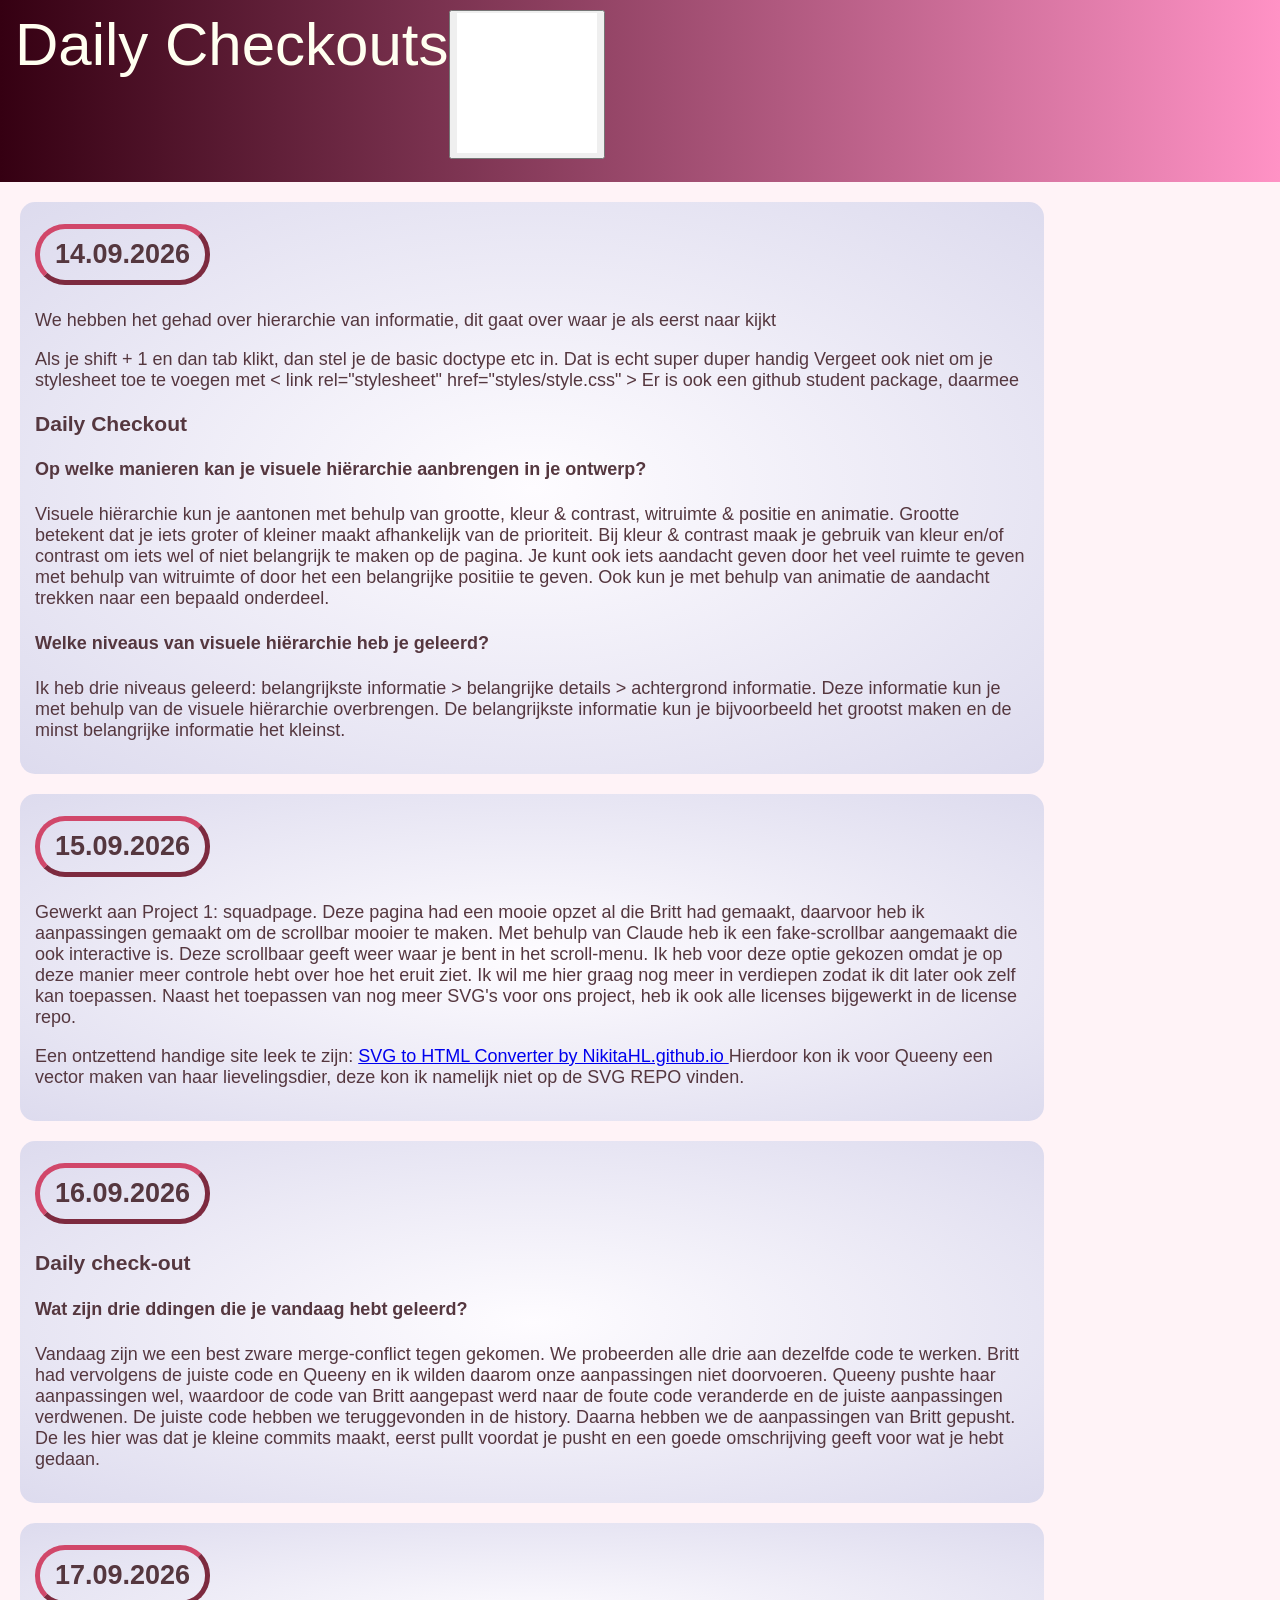
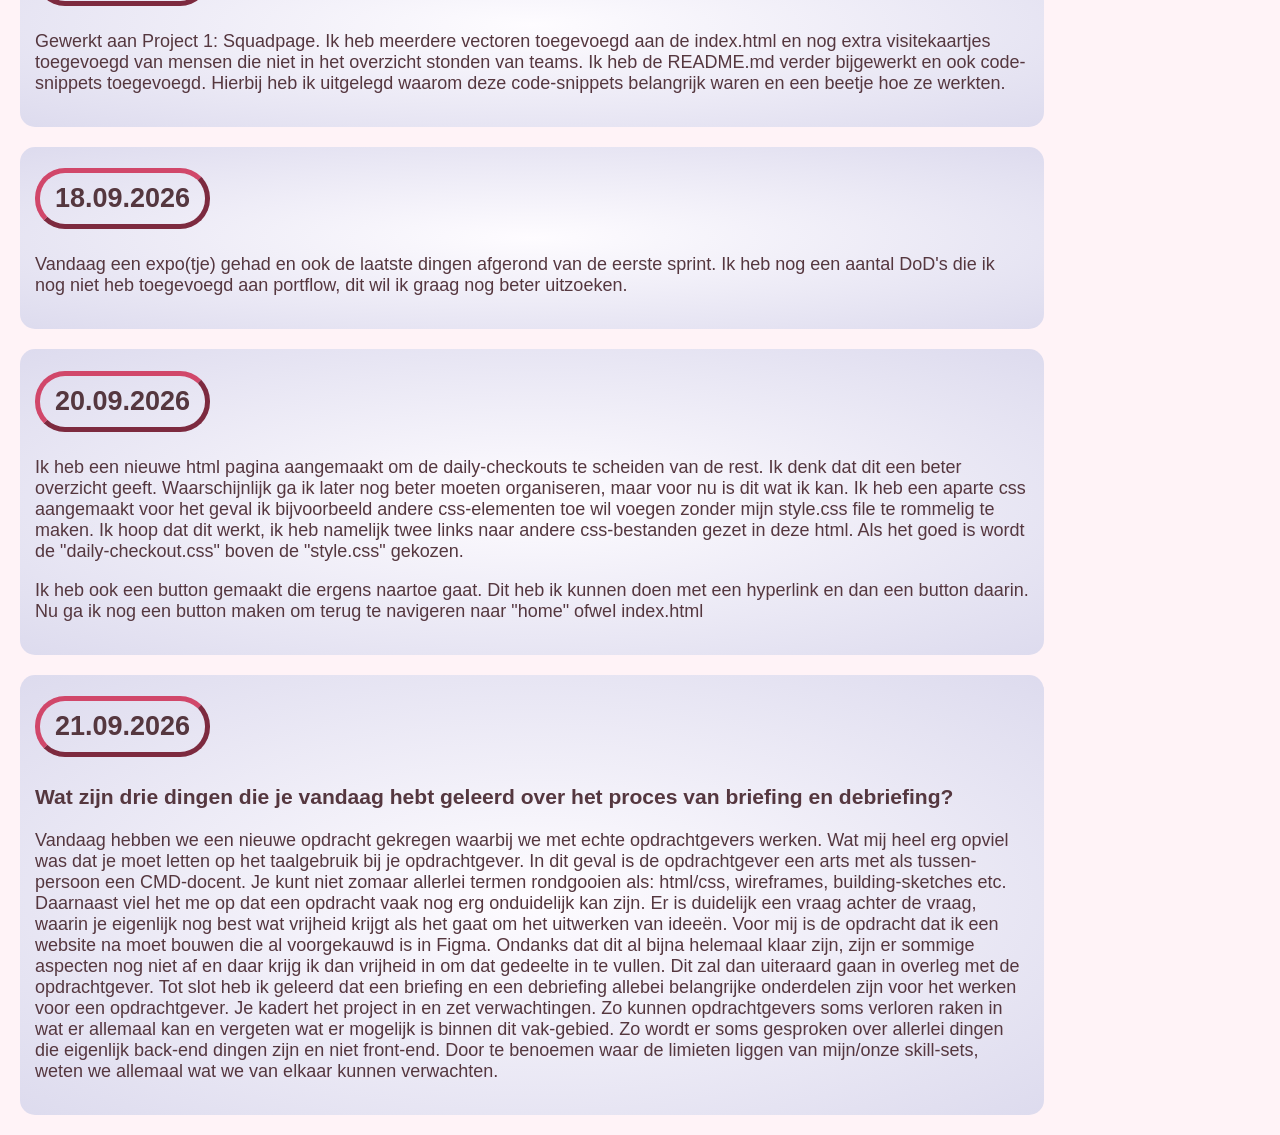
==== daily-checkout.html @ a6e63667 "daily checkout briefing en debriefing" ====
<!DOCTYPE html>
<html lang="en">
<head>
    <meta charset="UTF-8">
    <meta name="viewport" content="width=device-width, initial-scale=1.0">
    <title>Daily Check-out</title>
    <link rel="stylesheet" href="styles/daily-checkout.css">
    <link rel="stylesheet" href="styles/style.css">

</head>
<body>

    <header>Daily Checkouts 
        <a href="index.html">
            <button>
                <svg width="140px" height="140px" viewBox="0 0 24 24" fill="none" xmlns="http://www.w3.org/2000/svg"><g id="SVGRepo_bgCarrier" stroke-width="0"></g><g id="SVGRepo_tracerCarrier" stroke-linecap="round" stroke-linejoin="round"></g><g id="SVGRepo_iconCarrier"> <g clip-path="url(#clip0_15_3)"> <rect width="24" height="24" fill="white"></rect> <path d="M9 21H4C3.44772 21 3 20.5523 3 20V12.4142C3 12.149 3.10536 11.8946 3.29289 11.7071L11.2929 3.70711C11.6834 3.31658 12.3166 3.31658 12.7071 3.70711L20.7071 11.7071C20.8946 11.8946 21 12.149 21 12.4142V20C21 20.5523 20.5523 21 20 21H15M9 21H15M9 21V15C9 14.4477 9.44772 14 10 14H14C14.5523 14 15 14.4477 15 15V21" stroke="#ffffff" stroke-linejoin="round"></path> </g> <defs> <clipPath id="clip0_15_3"> <rect width="24" height="24" fill="white"></rect> </clipPath> </defs> </g></svg>
            </button>

        </a>
    </header>
<article> 
   <div class="journal-day">

    <h2>14.09.2026</h2>
        <p>We hebben het gehad over hierarchie van informatie, dit gaat over waar je als eerst naar kijkt</p>
        <p>Als je shift + 1 en dan tab klikt, dan stel je de basic doctype etc in. Dat is echt super duper handig 
            Vergeet ook niet om je stylesheet toe te voegen met < link rel="stylesheet" href="styles/style.css" >
            Er is ook een github student package, daarmee 
        </p>

        <h3>Daily Checkout </h3>
            <h4>Op welke manieren kan je visuele hiërarchie aanbrengen in je ontwerp?</h4>
            <p>Visuele hiërarchie kun je aantonen met behulp van grootte, kleur & contrast, witruimte & positie en animatie.
                Grootte betekent dat je iets groter of kleiner maakt afhankelijk van de prioriteit.
                Bij kleur & contrast maak je gebruik van kleur en/of contrast om iets wel of niet belangrijk te maken op de pagina. 
                Je kunt ook iets aandacht geven door het veel ruimte te geven met behulp van witruimte of door het een belangrijke positiie te geven.
                Ook kun je met behulp van animatie de aandacht trekken naar een bepaald onderdeel.
            </p>
            <h4>Welke niveaus van visuele hiërarchie heb je geleerd?</h4>
            <p>Ik heb drie niveaus geleerd: belangrijkste informatie > belangrijke details > achtergrond informatie.
                Deze informatie kun je met behulp van de visuele hiërarchie overbrengen. De belangrijkste informatie kun je bijvoorbeeld het
                grootst maken en de minst belangrijke informatie het kleinst. 

            </p>

</div>
<div class="journal-day">

    <h2>15.09.2026</h2>
            <p>Gewerkt aan Project 1: squadpage. Deze pagina had een mooie opzet al die Britt had gemaakt, daarvoor heb ik aanpassingen gemaakt om de scrollbar mooier te maken. Met behulp van Claude heb ik een fake-scrollbar aangemaakt die ook interactive 
                is. Deze scrollbaar geeft weer waar je bent in het scroll-menu. Ik heb voor deze optie gekozen omdat je op deze manier meer controle hebt over hoe het eruit ziet. Ik wil me hier graag nog meer in verdiepen zodat ik dit later ook zelf kan toepassen.
                Naast het toepassen van nog meer SVG's voor ons project, heb ik ook alle licenses bijgewerkt in de license repo. 
            </p>

            <p>Een ontzettend handige site leek te zijn: <a href="https://nikitahl.github.io/svg-2-code/">SVG to HTML Converter by NikitaHL.github.io </a> Hierdoor kon ik voor Queeny een vector maken van haar lievelingsdier, deze kon ik namelijk niet op de SVG REPO vinden.</p>

</div>
<div class="journal-day">

    <h2> 16.09.2026 </h2>
            <h3>Daily check-out</h3>
                <h4>Wat zijn drie ddingen die je vandaag hebt geleerd?</h4>
                <p>Vandaag zijn we een best zware merge-conflict tegen gekomen. We probeerden alle drie aan dezelfde code te werken. Britt had vervolgens de juiste code en Queeny en ik 
                    wilden daarom onze aanpassingen niet doorvoeren. Queeny pushte haar aanpassingen wel, waardoor de code van Britt aangepast werd naar de foute code veranderde en de juiste aanpassingen
                    verdwenen. De juiste code hebben we teruggevonden in de history. Daarna hebben we de aanpassingen van Britt gepusht. 
                    De les hier was dat je kleine commits maakt, eerst pullt voordat je pusht en een goede omschrijving geeft voor wat je hebt gedaan.
                </p>
</div>
<div class="journal-day">
    <h2>17.09.2026</h2>
    <p> Gewerkt aan Project 1: Squadpage. Ik heb meerdere vectoren toegevoegd aan de index.html en nog extra visitekaartjes toegevoegd van mensen die niet in het overzicht stonden van teams. 
    Ik heb de README.md verder bijgewerkt en ook code-snippets toegevoegd. Hierbij heb ik uitgelegd waarom deze code-snippets belangrijk waren en een beetje hoe ze werkten.
    </p>
</div>
<div class="journal-day">
    <h2>18.09.2026</h2>
    <p> Vandaag een expo(tje) gehad en ook de laatste dingen afgerond van de eerste sprint. Ik heb nog een aantal DoD's die ik nog niet heb toegevoegd aan portflow, dit wil ik graag nog beter uitzoeken.

    </p>
</div>
 
<div class="journal-day">
        <h2>20.09.2026</h2>
        <p>
            Ik heb een nieuwe html pagina aangemaakt om de daily-checkouts te scheiden van de rest. Ik denk dat dit een beter overzicht geeft. Waarschijnlijk ga ik later nog beter moeten organiseren, maar voor nu is dit wat ik kan. Ik heb een aparte css aangemaakt voor het geval ik bijvoorbeeld andere css-elementen toe wil voegen zonder mijn style.css file te rommelig te maken. Ik hoop dat dit werkt, ik heb namelijk twee links naar andere css-bestanden gezet in deze html. Als het goed is wordt de "daily-checkout.css" boven de "style.css" gekozen.
        </p>
        <p>
            Ik heb ook een button gemaakt die ergens naartoe gaat. Dit heb ik kunnen doen met een hyperlink en dan een button daarin. Nu ga ik nog een button maken om terug te navigeren naar "home" ofwel index.html
        </p>
</div>  
<div class="journal-day">
    <h2>21.09.2026</h2>
    <h3>Wat zijn drie dingen die je vandaag hebt geleerd over het proces van briefing en debriefing?</h3>
    <p>
        Vandaag hebben we een nieuwe opdracht gekregen waarbij we met echte opdrachtgevers werken. Wat mij heel erg opviel was dat je moet letten op het taalgebruik bij je opdrachtgever. In dit geval is de opdrachtgever een arts met als tussen-persoon een CMD-docent. Je kunt niet zomaar allerlei termen rondgooien als: html/css, wireframes, building-sketches etc.  

        Daarnaast viel het me op dat een opdracht vaak nog erg onduidelijk kan zijn. Er is duidelijk een vraag achter de vraag, waarin je eigenlijk nog best wat vrijheid krijgt als het gaat om het uitwerken van ideeën. Voor mij is de opdracht dat ik een website na moet bouwen die al voorgekauwd is in Figma. Ondanks dat dit al bijna helemaal klaar zijn, zijn er sommige aspecten nog niet af en daar krijg ik dan vrijheid in om dat gedeelte in te vullen. Dit zal dan uiteraard gaan in overleg met de opdrachtgever. 

        Tot slot heb ik geleerd dat een briefing en een debriefing allebei belangrijke onderdelen zijn voor het werken voor een opdrachtgever. Je kadert het project in en zet verwachtingen. Zo kunnen opdrachtgevers soms verloren raken in wat er allemaal kan en vergeten wat er mogelijk is binnen dit vak-gebied. Zo wordt er soms gesproken over allerlei dingen die eigenlijk back-end dingen zijn en niet front-end. Door te benoemen waar de limieten liggen van mijn/onze skill-sets, weten we allemaal wat we van elkaar kunnen verwachten.
    </p>
</div>

</article>    
</body>
</html>
---- styles/style.css ----
html {
    background-color: rgb(255, 243, 247);

}

header {
    position: sticky;
    top: 0;
    display: flex;
    padding-left: 15px;
    padding-right: 15px;
    padding-bottom:15px;
    padding-top: 10px;

    margin-bottom: 15px;
    
    color: ivory;
    font-size: 60px;
    background-color: rgb(216, 125, 148);
    background-image: linear-gradient(to left, rgb(255, 146, 197), rgb(53, 0, 18));
    
}

article {
    width:80%;
    padding-left: 20px;
    padding-right: 20px;
}

.journal-day {
    background-image: radial-gradient(rgb(254, 252, 255), rgb(221, 219, 238));
    border-radius: 15px;

    padding: 15px;

    margin-top: 20px;
    margin-bottom: 20px;
}

h2 {
    margin-top: 0.25em;
    margin-bottom: 0.25em;
    
    display: inline-block;
    text-align: center;

    border-radius: 30px;

    padding-left: 15px;
    padding-right: 15px;
    padding-top: 10px;
    padding-bottom: 10px;

    border-color: rgb(209, 71, 106);
    border-width: 5px;
    border-style:outset;
    
}

body {
    font-size: large;
    margin: 0px;
    color:rgb(85, 55, 63);
    font-family: Helvetica;

}
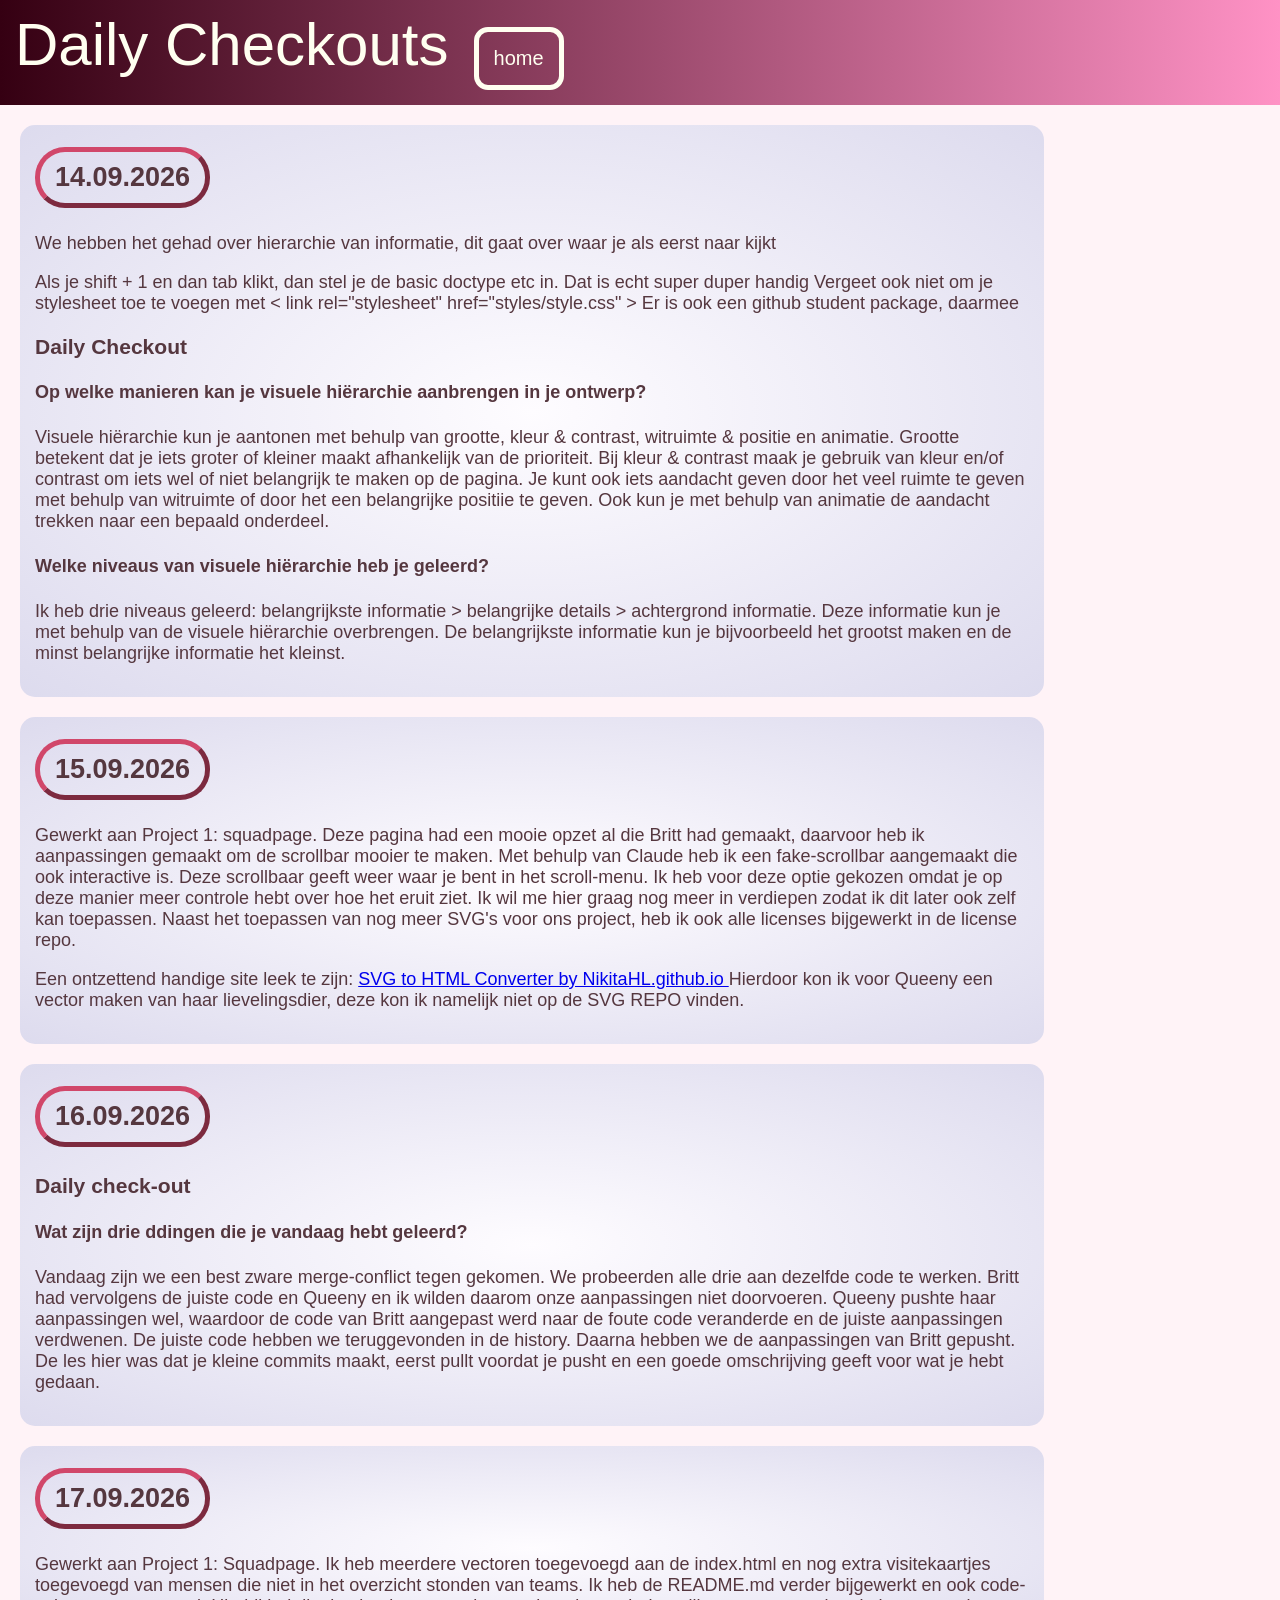
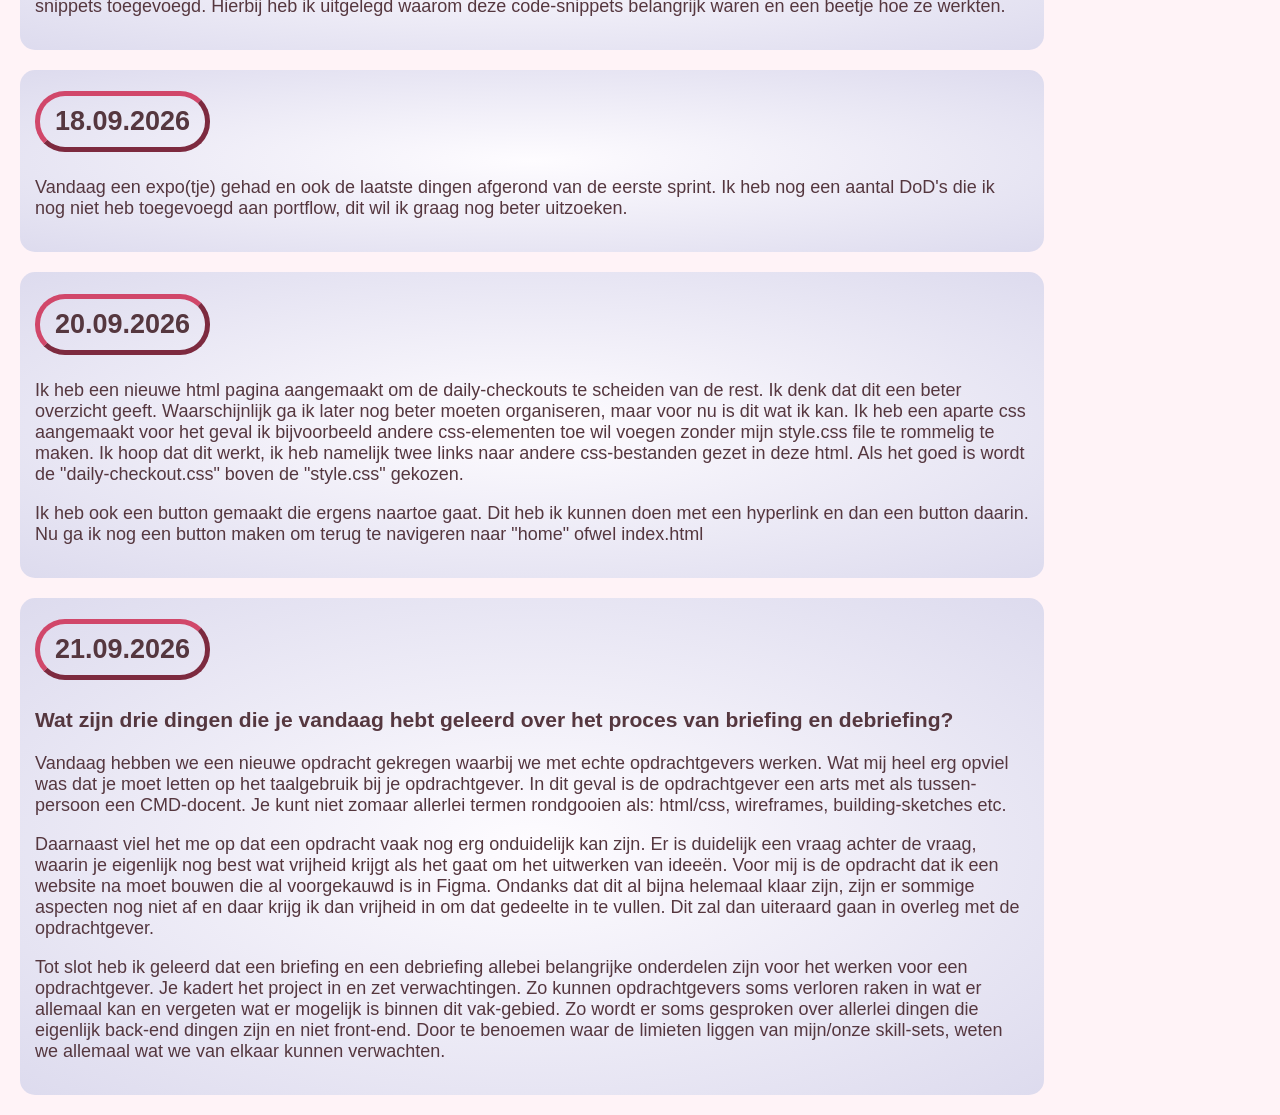
==== commit 5c6dca8f: "remove svg button and fixed header-button" ====
--- a/daily-checkout.html
+++ b/daily-checkout.html
@@ -10,12 +10,11 @@
 </head>
 <body>
 
-    <header>Daily Checkouts 
+    <header>Daily Checkouts
         <a href="index.html">
-            <button>
-                <svg width="140px" height="140px" viewBox="0 0 24 24" fill="none" xmlns="http://www.w3.org/2000/svg"><g id="SVGRepo_bgCarrier" stroke-width="0"></g><g id="SVGRepo_tracerCarrier" stroke-linecap="round" stroke-linejoin="round"></g><g id="SVGRepo_iconCarrier"> <g clip-path="url(#clip0_15_3)"> <rect width="24" height="24" fill="white"></rect> <path d="M9 21H4C3.44772 21 3 20.5523 3 20V12.4142C3 12.149 3.10536 11.8946 3.29289 11.7071L11.2929 3.70711C11.6834 3.31658 12.3166 3.31658 12.7071 3.70711L20.7071 11.7071C20.8946 11.8946 21 12.149 21 12.4142V20C21 20.5523 20.5523 21 20 21H15M9 21H15M9 21V15C9 14.4477 9.44772 14 10 14H14C14.5523 14 15 14.4477 15 15V21" stroke="#ffffff" stroke-linejoin="round"></path> </g> <defs> <clipPath id="clip0_15_3"> <rect width="24" height="24" fill="white"></rect> </clipPath> </defs> </g></svg>
+            <button class="header-button"> 
+                home
             </button>
-
         </a>
     </header>
 <article> 
@@ -93,11 +92,15 @@
     <h3>Wat zijn drie dingen die je vandaag hebt geleerd over het proces van briefing en debriefing?</h3>
     <p>
         Vandaag hebben we een nieuwe opdracht gekregen waarbij we met echte opdrachtgevers werken. Wat mij heel erg opviel was dat je moet letten op het taalgebruik bij je opdrachtgever. In dit geval is de opdrachtgever een arts met als tussen-persoon een CMD-docent. Je kunt niet zomaar allerlei termen rondgooien als: html/css, wireframes, building-sketches etc.  
-
+    </p>
+    <p>    
         Daarnaast viel het me op dat een opdracht vaak nog erg onduidelijk kan zijn. Er is duidelijk een vraag achter de vraag, waarin je eigenlijk nog best wat vrijheid krijgt als het gaat om het uitwerken van ideeën. Voor mij is de opdracht dat ik een website na moet bouwen die al voorgekauwd is in Figma. Ondanks dat dit al bijna helemaal klaar zijn, zijn er sommige aspecten nog niet af en daar krijg ik dan vrijheid in om dat gedeelte in te vullen. Dit zal dan uiteraard gaan in overleg met de opdrachtgever. 
-
+    </p>
+    <p>
         Tot slot heb ik geleerd dat een briefing en een debriefing allebei belangrijke onderdelen zijn voor het werken voor een opdrachtgever. Je kadert het project in en zet verwachtingen. Zo kunnen opdrachtgevers soms verloren raken in wat er allemaal kan en vergeten wat er mogelijk is binnen dit vak-gebied. Zo wordt er soms gesproken over allerlei dingen die eigenlijk back-end dingen zijn en niet front-end. Door te benoemen waar de limieten liggen van mijn/onze skill-sets, weten we allemaal wat we van elkaar kunnen verwachten.
     </p>
+
+    
 </div>
 
 </article>    
--- a/styles/style.css
+++ b/styles/style.css
@@ -7,11 +7,12 @@
     position: sticky;
     top: 0;
     display: flex;
+    flex-direction: row;
     padding-left: 15px;
     padding-right: 15px;
     padding-bottom:15px;
     padding-top: 10px;
-
+    gap: 25px;
     margin-bottom: 15px;
     
     color: ivory;
@@ -20,6 +21,30 @@
     background-image: linear-gradient(to left, rgb(255, 146, 197), rgb(53, 0, 18));
     
 }
+
+.header-button {
+    color: ivory;
+    padding: 15px;
+    text-align: center;
+    font-size: 20px;
+    background: none;
+    box-shadow: none;
+    border: solid 5px;
+    border-color: ivory;
+    border-radius: 14px;
+}
+
+.header-button:hover {
+    color: ivory;
+    padding: 15px;
+    text-align: center;
+    font-size: 20px;
+    background-color: rgba(255, 214, 227, 0.479);
+    box-shadow: none;
+    border: solid 5px;
+    border-color:ivory;
+}
+
 
 article {
     width:80%;
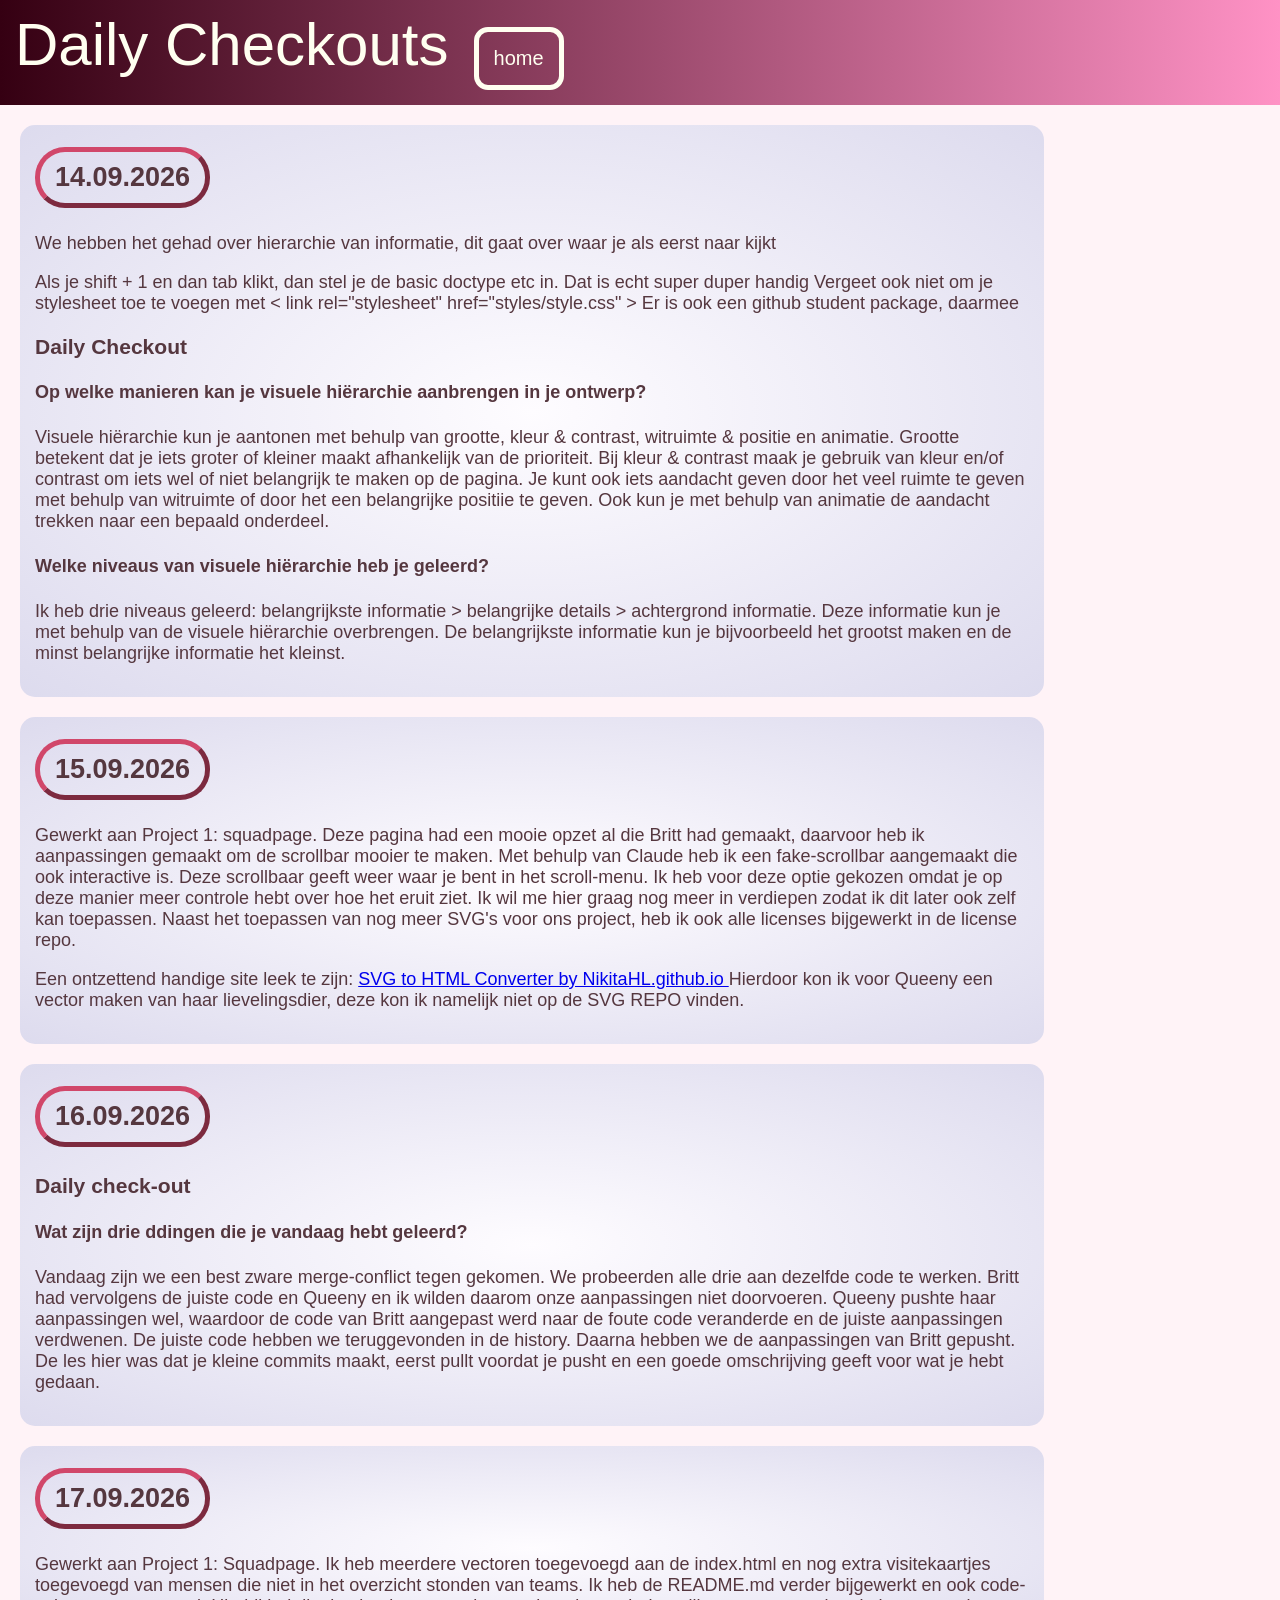
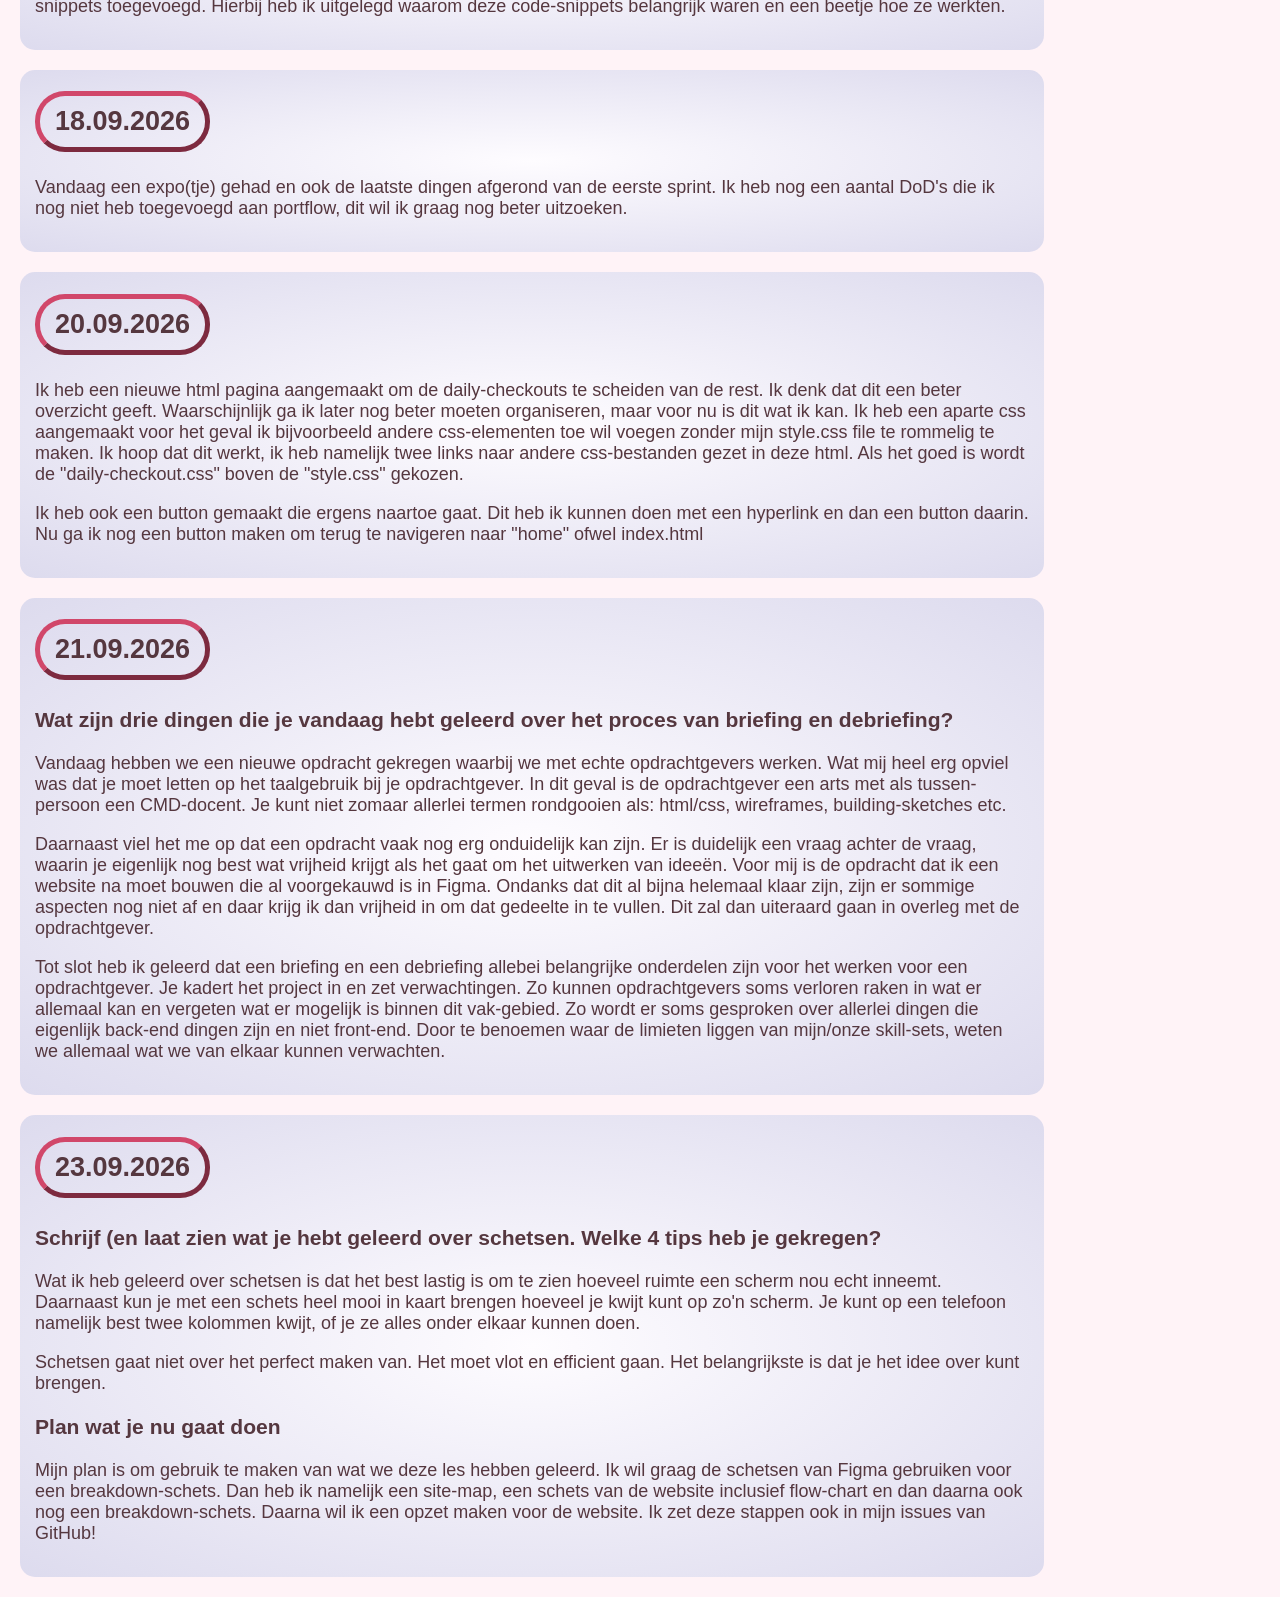
==== commit 21ce59c7: "Daily checkout sitemap, schetsen, flow-chart" ====
--- a/daily-checkout.html
+++ b/daily-checkout.html
@@ -99,8 +99,18 @@
     <p>
         Tot slot heb ik geleerd dat een briefing en een debriefing allebei belangrijke onderdelen zijn voor het werken voor een opdrachtgever. Je kadert het project in en zet verwachtingen. Zo kunnen opdrachtgevers soms verloren raken in wat er allemaal kan en vergeten wat er mogelijk is binnen dit vak-gebied. Zo wordt er soms gesproken over allerlei dingen die eigenlijk back-end dingen zijn en niet front-end. Door te benoemen waar de limieten liggen van mijn/onze skill-sets, weten we allemaal wat we van elkaar kunnen verwachten.
     </p>
-
     
+</div>
+<div class="journal-day">
+    <h2>23.09.2026</h2>
+    <h3>Schrijf (en laat zien wat je hebt geleerd over schetsen. Welke 4 tips heb je gekregen?</h3>
+    <p>Wat ik heb geleerd over schetsen is dat het best lastig is om te zien hoeveel ruimte een scherm nou echt inneemt. Daarnaast kun je met een schets heel mooi in kaart brengen hoeveel je kwijt kunt op zo'n scherm. Je kunt op een telefoon namelijk best twee kolommen kwijt, of je ze alles onder elkaar kunnen doen.</p>
+    <p>Schetsen gaat niet over het perfect maken van. Het moet vlot en efficient gaan. Het belangrijkste is dat je het idee over kunt brengen.</p>
+    
+    <h3>Plan wat je nu gaat doen</h3>
+    <p>
+        Mijn plan is om gebruik te maken van wat we deze les hebben geleerd. Ik wil graag de schetsen van Figma gebruiken voor een breakdown-schets. Dan heb ik namelijk een site-map, een schets van de website inclusief flow-chart en dan daarna ook nog een breakdown-schets. Daarna wil ik een opzet maken voor de website. Ik zet deze stappen ook in mijn issues van GitHub!
+    </p>
 </div>
 
 </article>    
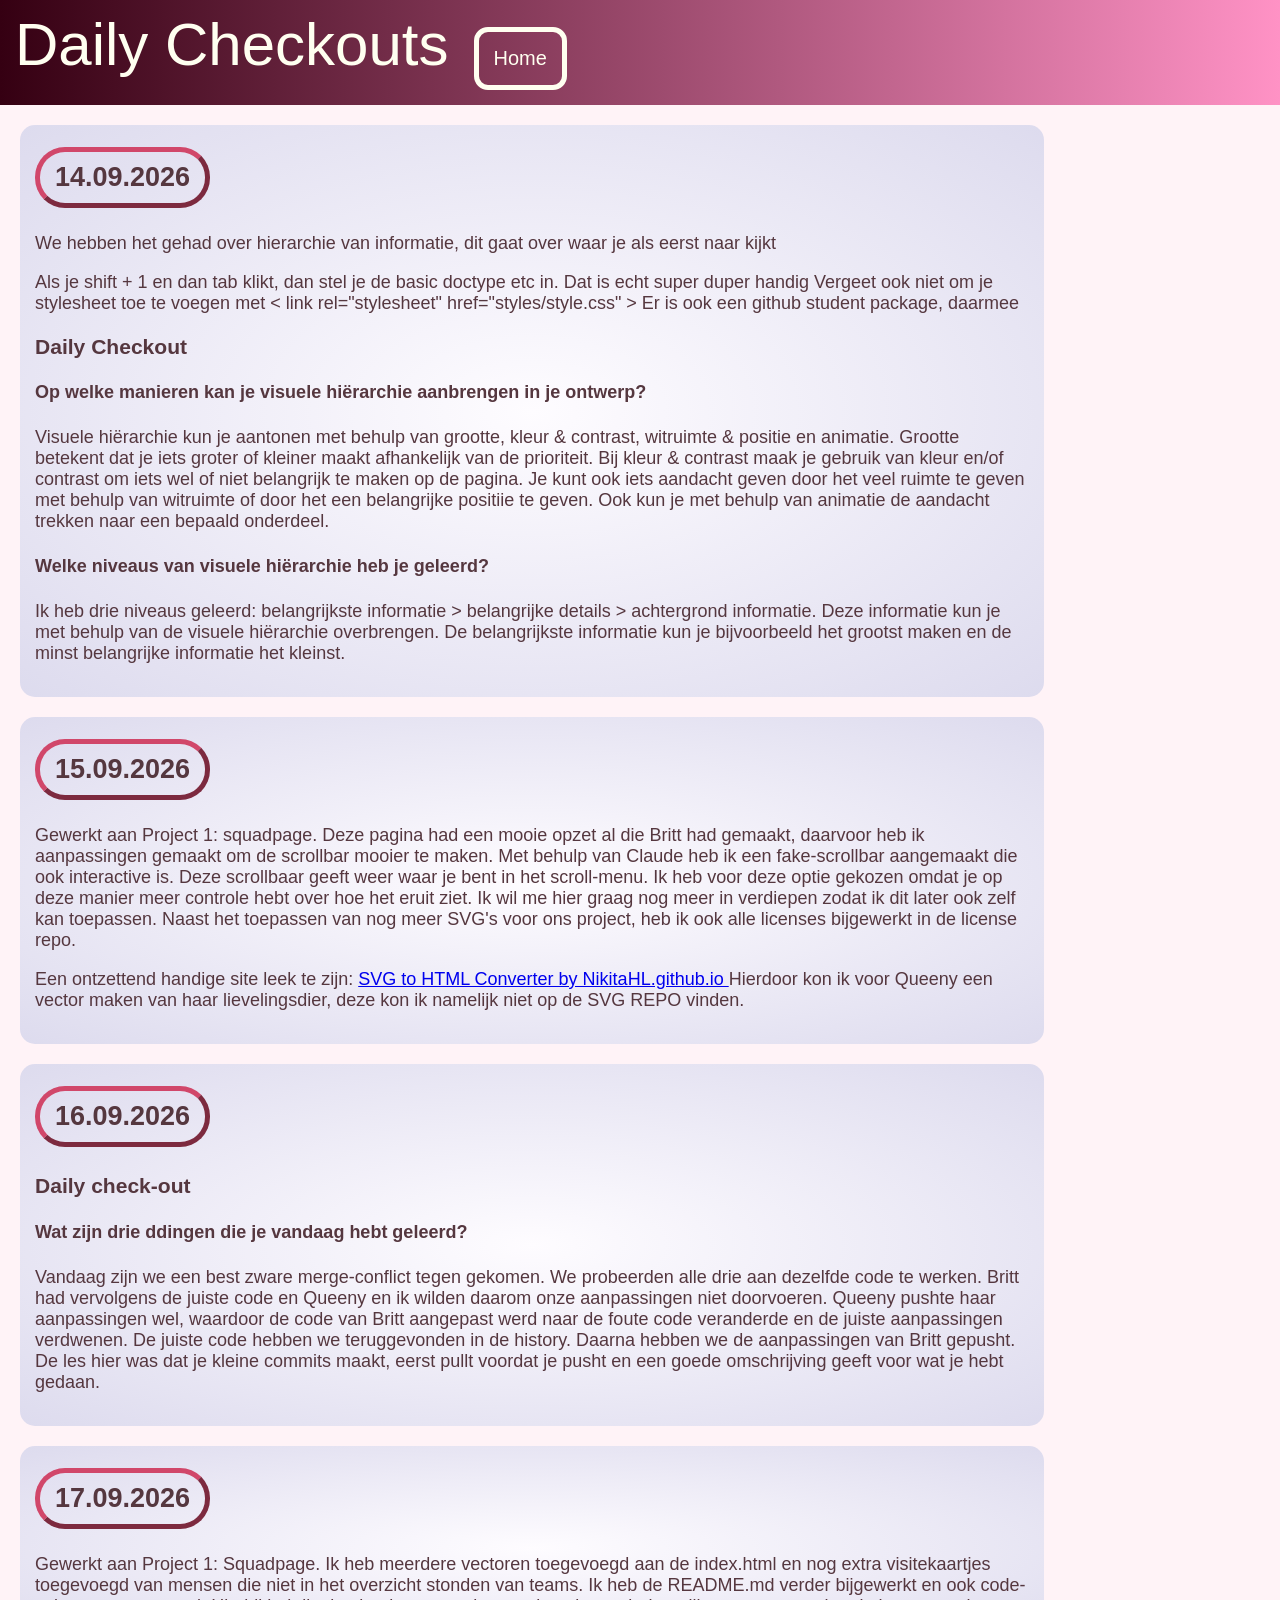
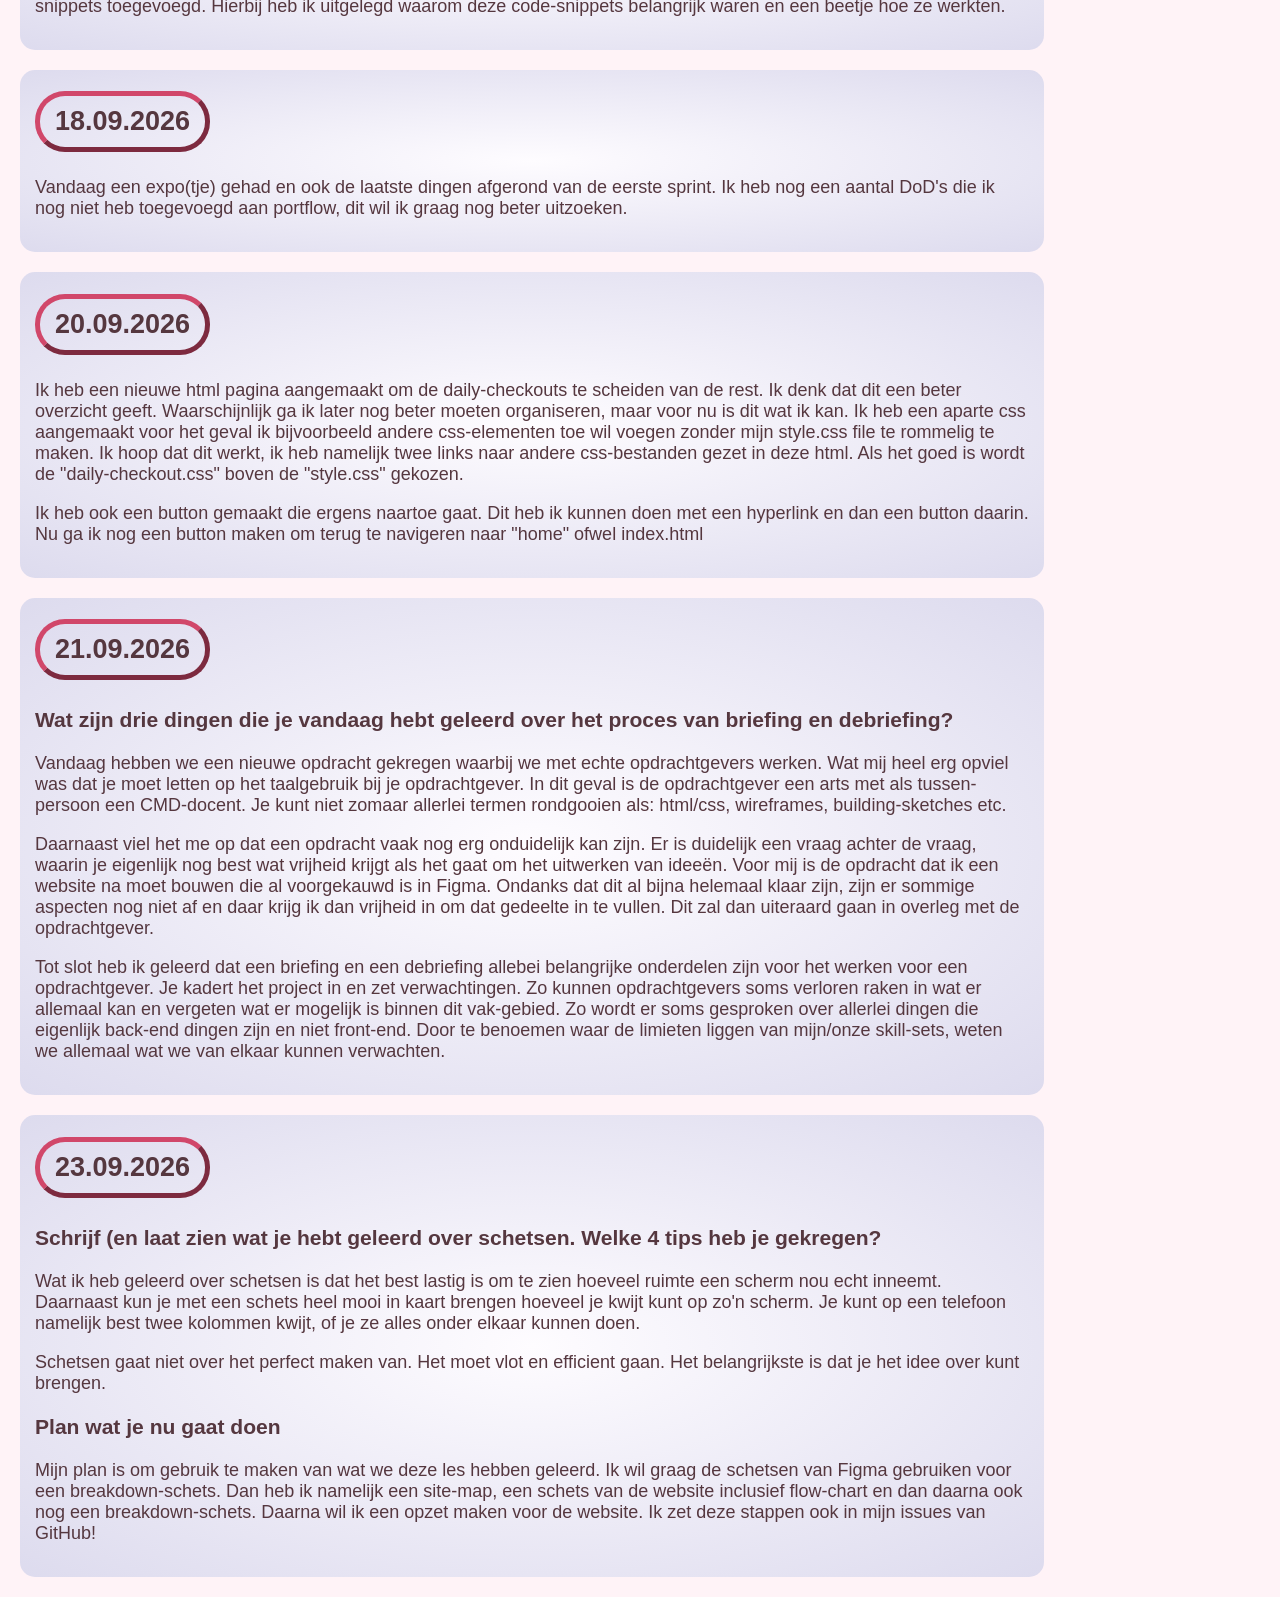
==== commit a8f8d80d: "improved css and added active state for header-buttons" ====
--- a/daily-checkout.html
+++ b/daily-checkout.html
@@ -11,11 +11,13 @@
 <body>
 
     <header>Daily Checkouts
-        <a href="index.html">
-            <button class="header-button"> 
-                home
-            </button>
-        </a>
+        <div class="header-buttons">
+            <a href="index.html">
+                <button id="header-button"> 
+                    Home
+                </button>
+            </a>
+        </div>
     </header>
 <article> 
    <div class="journal-day">
--- a/styles/style.css
+++ b/styles/style.css
@@ -22,19 +22,19 @@
     
 }
 
-.header-button {
-    color: ivory;
-    padding: 15px;
-    text-align: center;
-    font-size: 20px;
-    background: none;
-    box-shadow: none;
-    border: solid 5px;
-    border-color: ivory;
-    border-radius: 14px;
-}
-
-.header-button:hover {
+.header-buttons {
+    #header-button {
+        color: ivory;
+        padding: 15px;
+        text-align: center;
+        font-size: 20px;
+        background: none;
+        box-shadow: none;
+        border: solid 5px;
+        border-color: ivory;
+        border-radius: 14px;
+    }
+    #header-button:hover {
     color: ivory;
     padding: 15px;
     text-align: center;
@@ -44,6 +44,12 @@
     border: solid 5px;
     border-color:ivory;
 }
+
+}
+
+
+
+
 
 
 article {
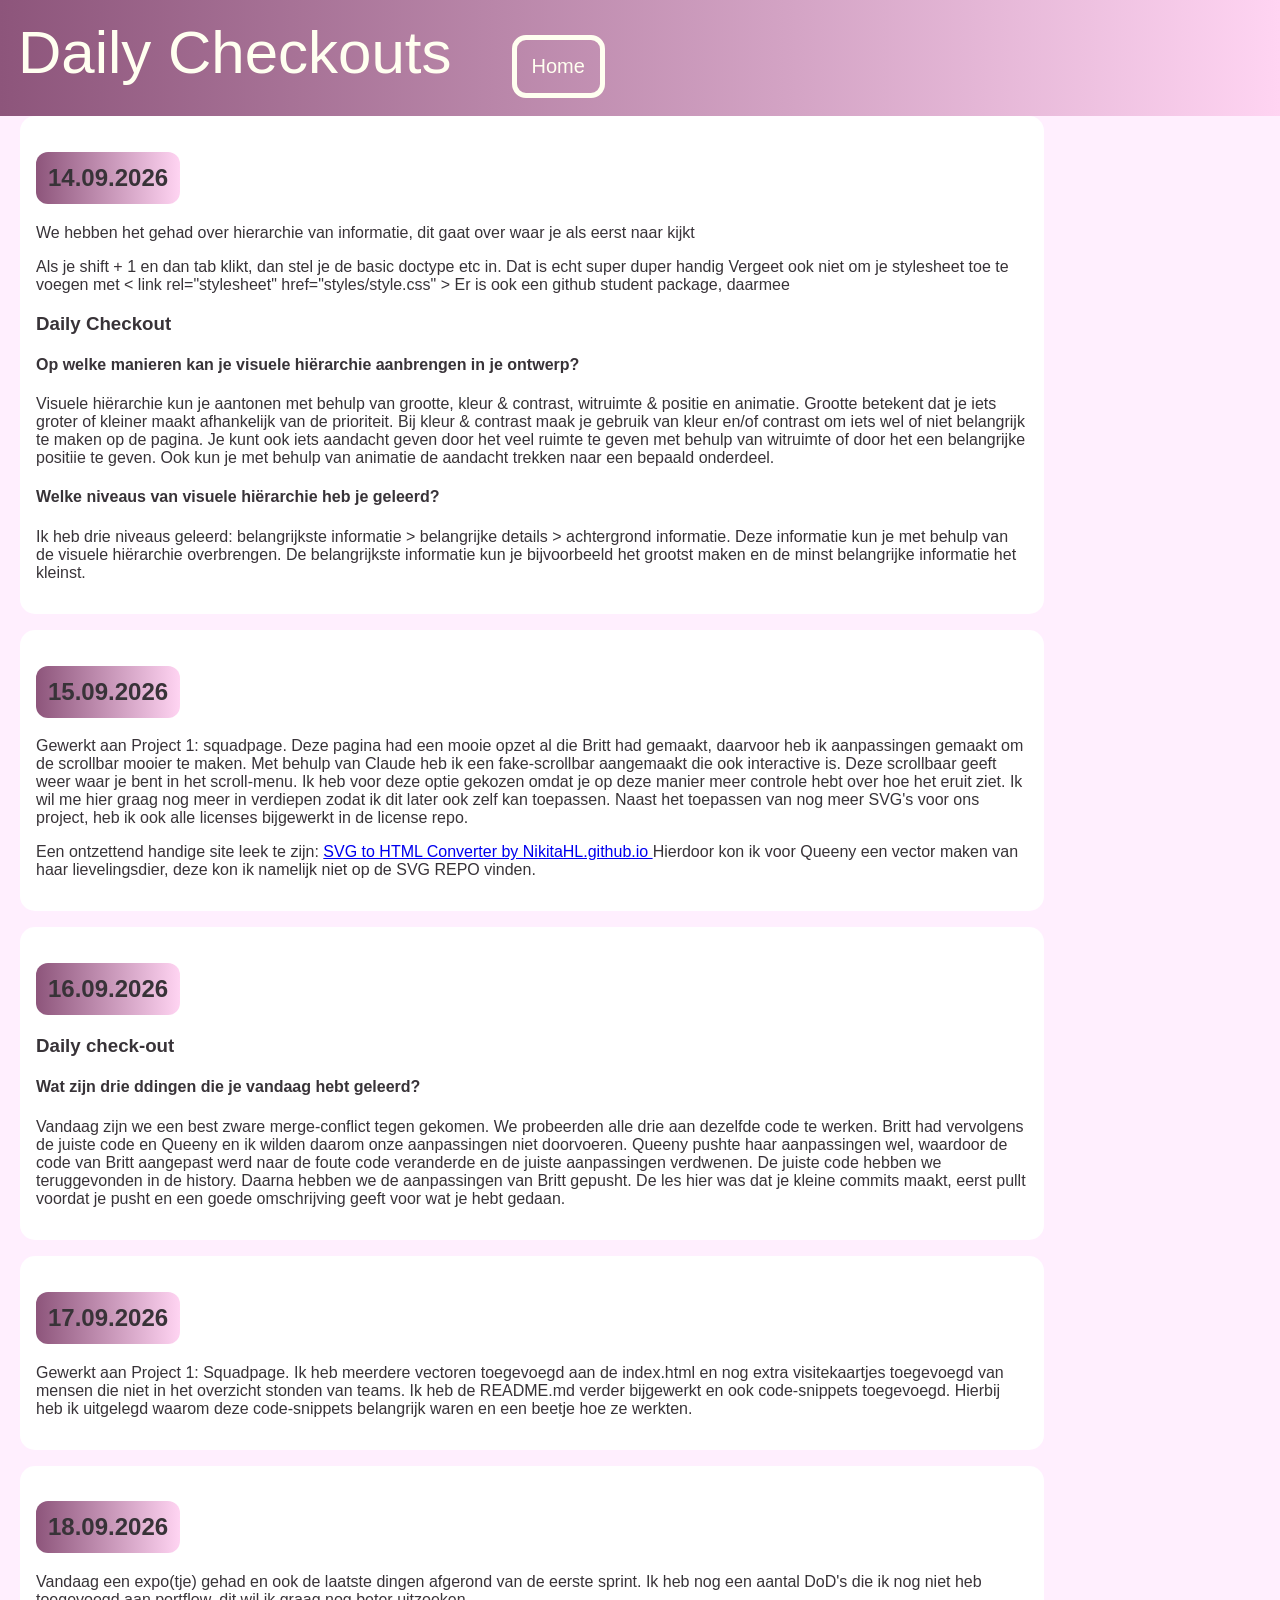
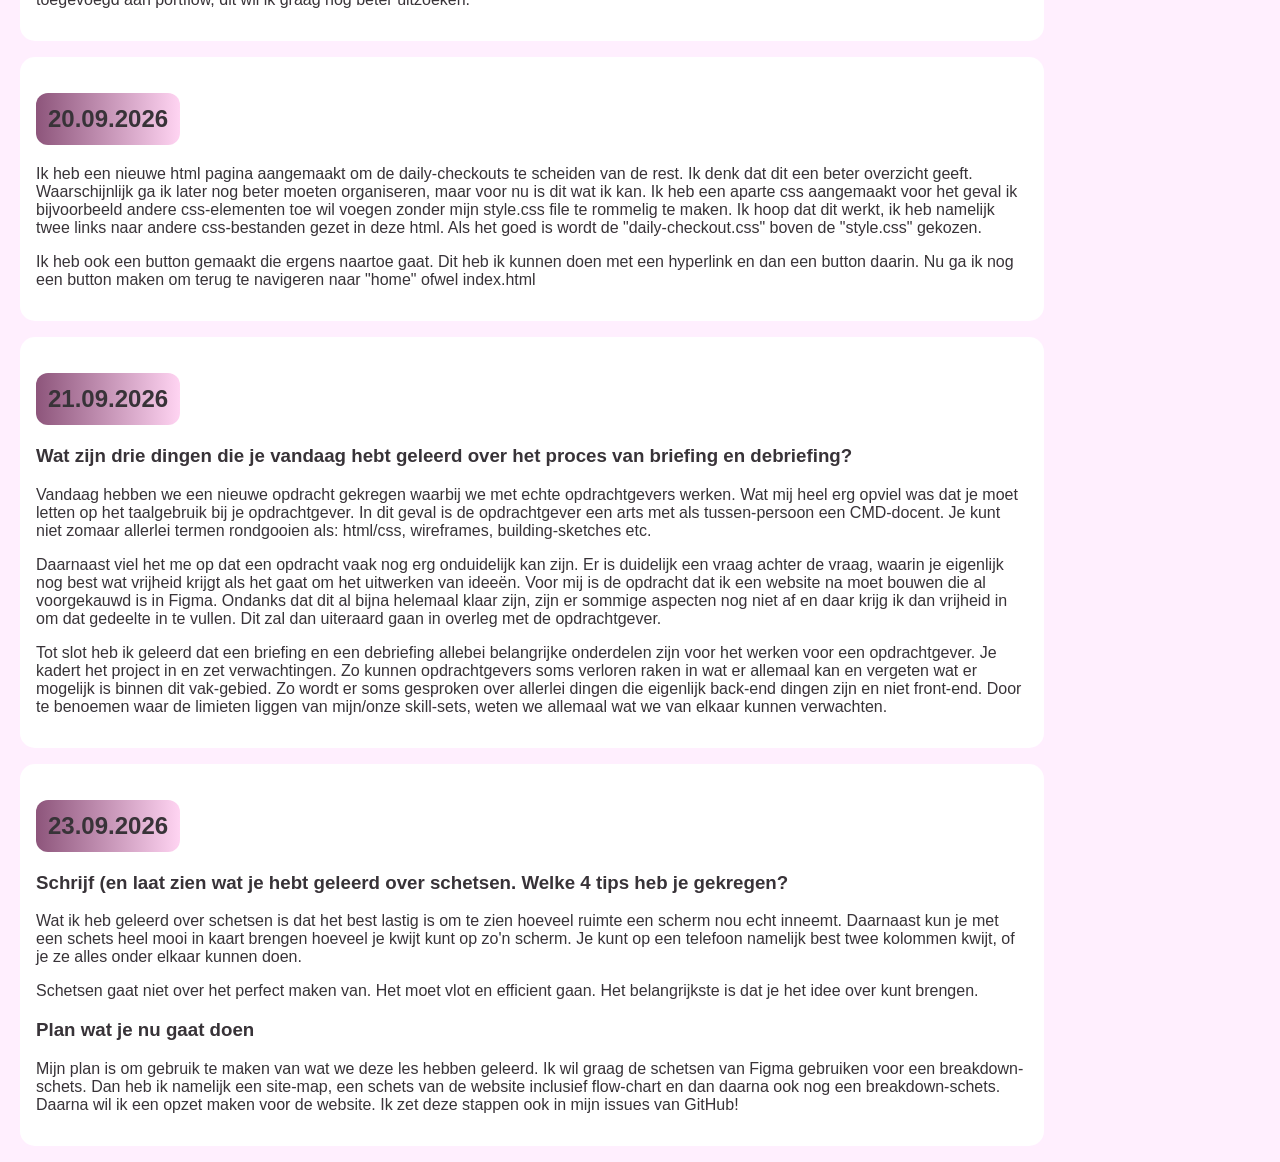
==== commit 4b39ea35: "changes to the look of my website" ====
--- a/daily-checkout.html
+++ b/daily-checkout.html
@@ -4,6 +4,7 @@
     <meta charset="UTF-8">
     <meta name="viewport" content="width=device-width, initial-scale=1.0">
     <title>Daily Check-out</title>
+    
     <link rel="stylesheet" href="styles/daily-checkout.css">
     <link rel="stylesheet" href="styles/style.css">
 
--- a/styles/daily-checkout.css
+++ b/styles/daily-checkout.css
@@ -0,0 +1,14 @@
+.journal-day {
+    border-radius: 15px;
+    background-color: white;
+    padding: 1em;
+    margin-bottom: 1em;
+        h2{
+            background-image: var(--gradient);
+            width: fit-content;
+            padding: .5em;
+            border-radius: .5em;
+/*             color: var(--gradient); */
+        }
+}
+
--- a/styles/style.css
+++ b/styles/style.css
@@ -1,6 +1,20 @@
-html {
-    background-color: rgb(255, 243, 247);
+:root {
+    --lightpurple: rgb(230, 207, 255);
+    --darkpurple: rgb(99, 79, 128);
+    --lightblue: rgb(186, 230, 255);
+    --darkblue: rgb(66, 121, 153);
+    --lightpink: rgb(255, 212, 242);
+    --darkpink: rgb(141, 85, 123);
 
+    --bodytext: rgb(56, 51, 56);
+    --bodybackground: rgb(255, 239, 254);
+    --gradient: linear-gradient(to left, var(--lightpink),var(--darkpink));
+}
+body {
+    margin: 0px;
+    color: var(--bodytext);
+    font-family: Helvetica;  
+    background-color: var(--bodybackground);
 }
 
 header {
@@ -8,17 +22,12 @@
     top: 0;
     display: flex;
     flex-direction: row;
-    padding-left: 15px;
-    padding-right: 15px;
-    padding-bottom:15px;
-    padding-top: 10px;
-    gap: 25px;
-    margin-bottom: 15px;
+    padding: .3em;
+    gap: 1em;
     
     color: ivory;
     font-size: 60px;
-    background-color: rgb(216, 125, 148);
-    background-image: linear-gradient(to left, rgb(255, 146, 197), rgb(53, 0, 18));
+    background-image: linear-gradient(to left, var(--lightpink),var(--darkpink));
     
 }
 
@@ -35,22 +44,13 @@
         border-radius: 14px;
     }
     #header-button:hover {
-    color: ivory;
-    padding: 15px;
-    text-align: center;
-    font-size: 20px;
-    background-color: rgba(255, 214, 227, 0.479);
-    box-shadow: none;
-    border: solid 5px;
-    border-color:ivory;
+        background-color: rgba(255, 214, 227, 0.479);
+    }
+    #header-button:active {
+        background-color: rgba(211, 150, 169, 0.479);
+        
+    }
 }
-
-}
-
-
-
-
-
 
 article {
     width:80%;
@@ -58,40 +58,5 @@
     padding-right: 20px;
 }
 
-.journal-day {
-    background-image: radial-gradient(rgb(254, 252, 255), rgb(221, 219, 238));
-    border-radius: 15px;
 
-    padding: 15px;
 
-    margin-top: 20px;
-    margin-bottom: 20px;
-}
-
-h2 {
-    margin-top: 0.25em;
-    margin-bottom: 0.25em;
-    
-    display: inline-block;
-    text-align: center;
-
-    border-radius: 30px;
-
-    padding-left: 15px;
-    padding-right: 15px;
-    padding-top: 10px;
-    padding-bottom: 10px;
-
-    border-color: rgb(209, 71, 106);
-    border-width: 5px;
-    border-style:outset;
-    
-}
-
-body {
-    font-size: large;
-    margin: 0px;
-    color:rgb(85, 55, 63);
-    font-family: Helvetica;
-
-}
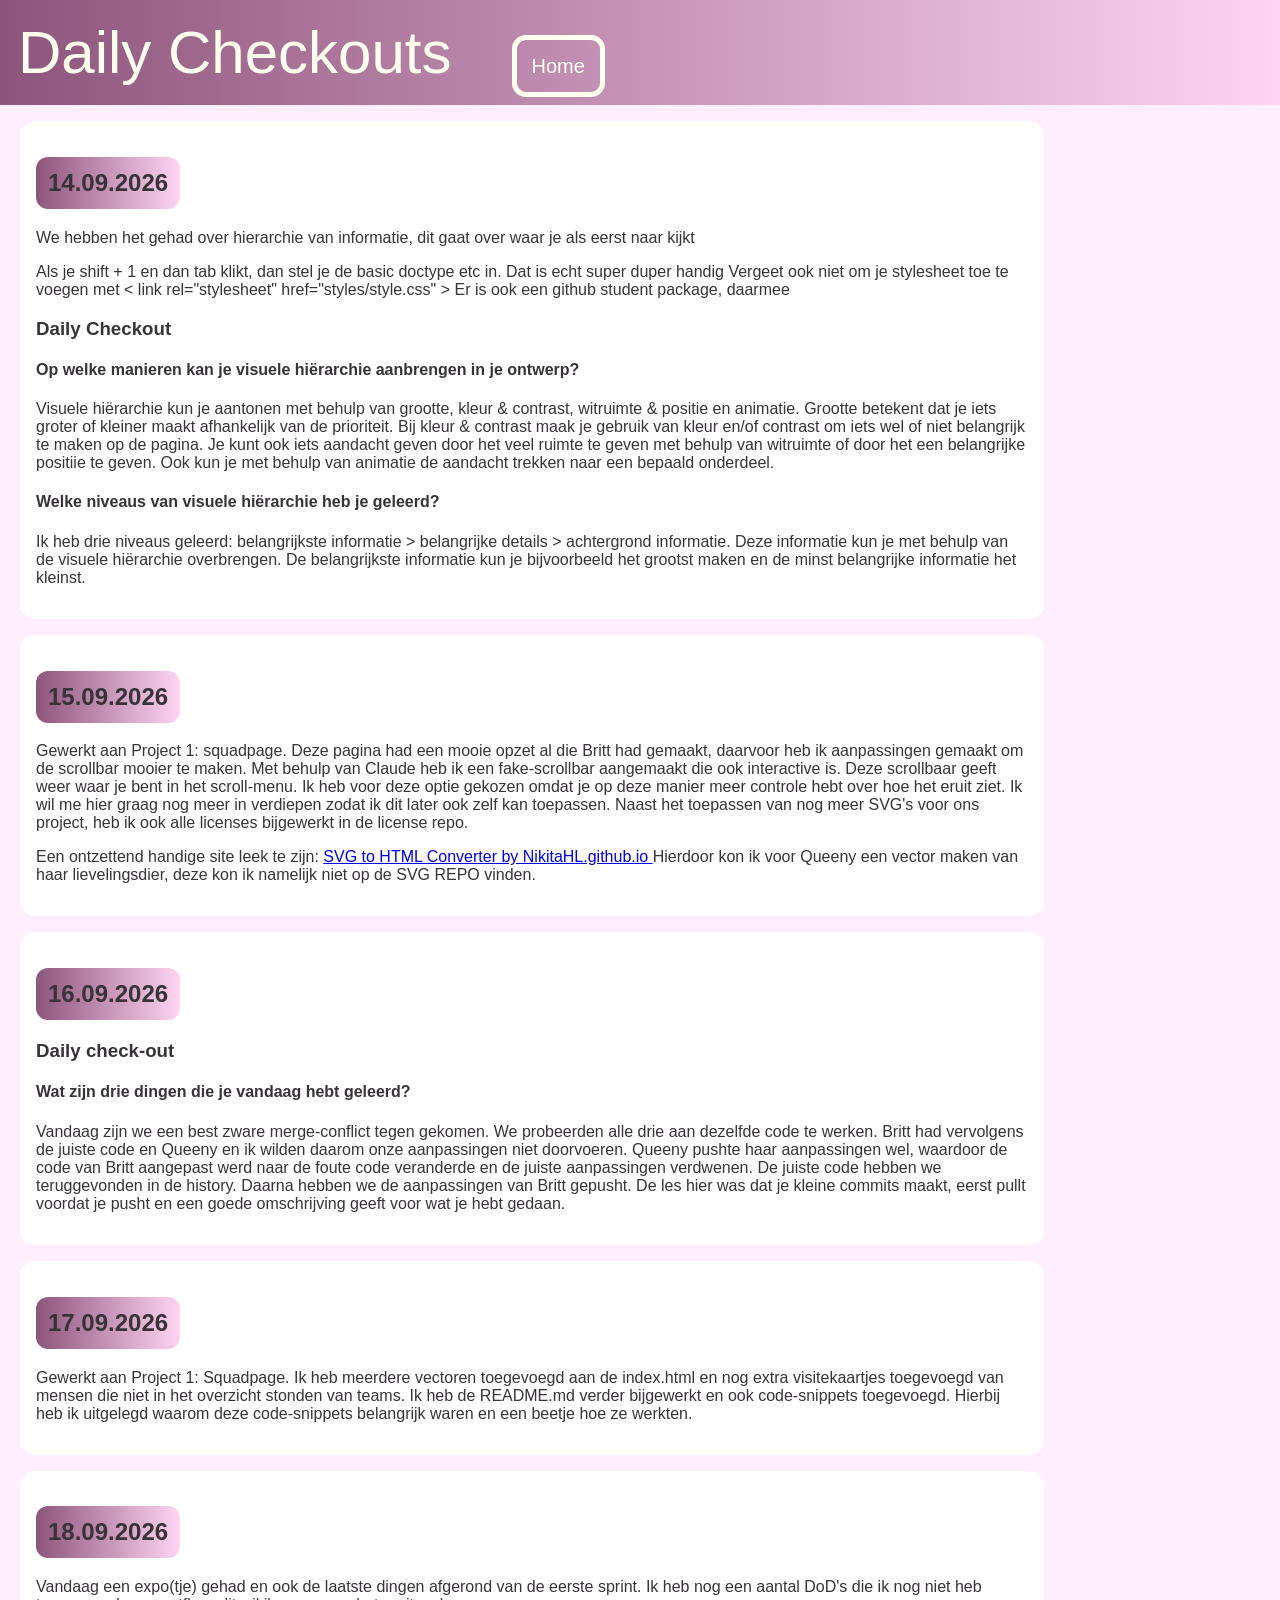
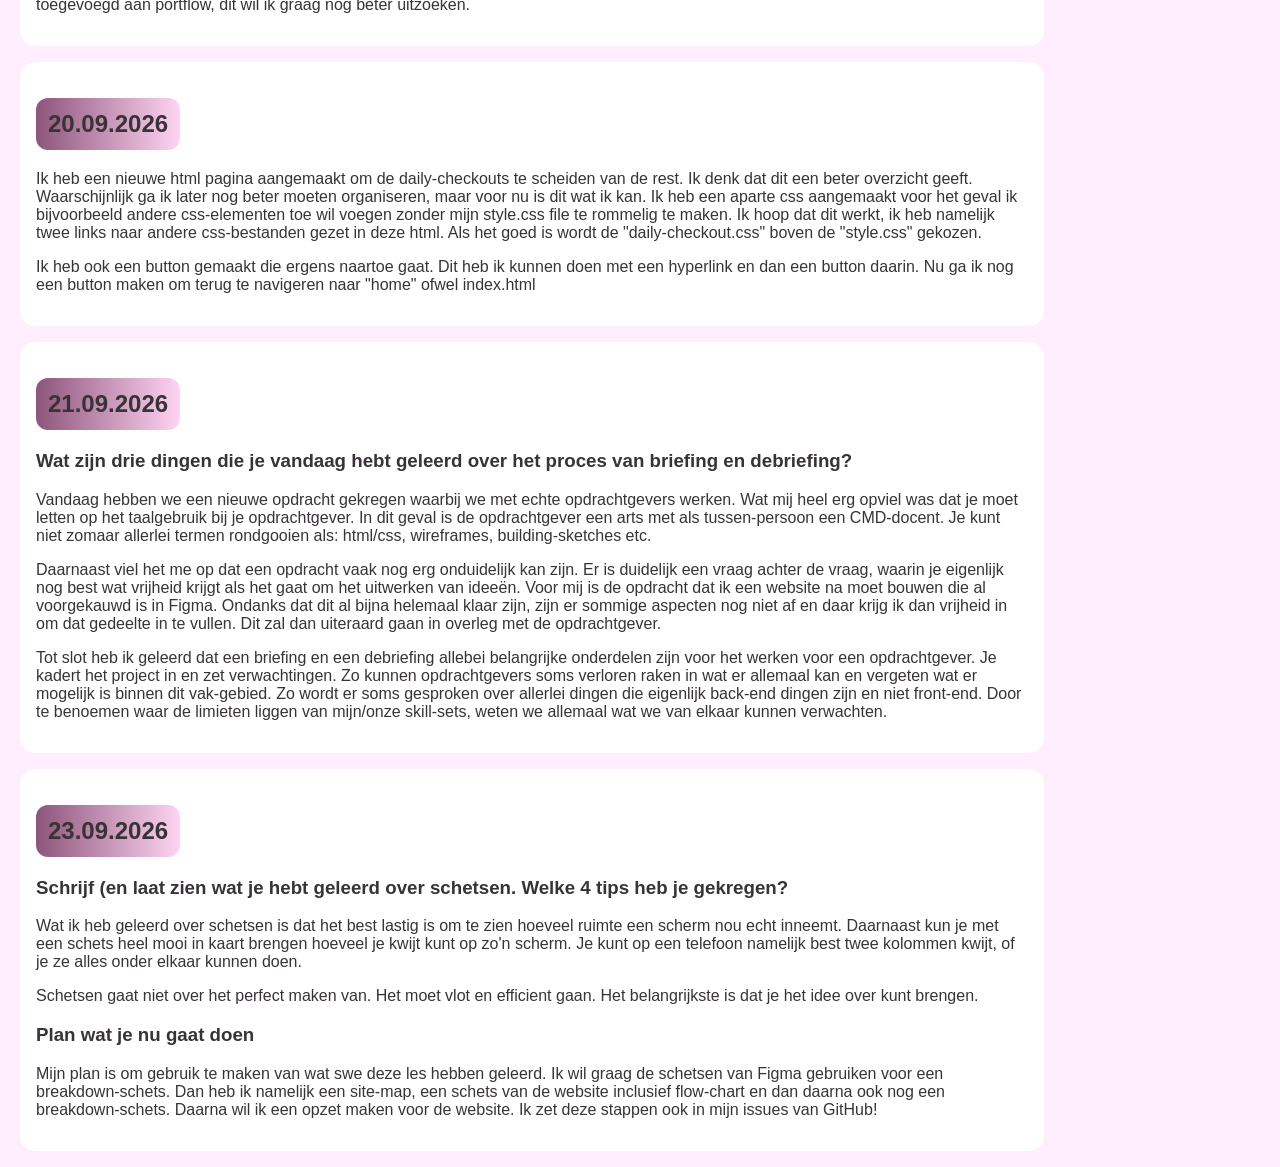
==== commit 283d7779: "started working on profile-card" ====
--- a/daily-checkout.html
+++ b/daily-checkout.html
@@ -13,109 +13,107 @@
 
     <header>Daily Checkouts
         <div class="header-buttons">
-            <a href="index.html">
-                <button id="header-button"> 
+            <a href="index.html" aria-label="home">
                     Home
-                </button>
             </a>
         </div>
     </header>
-<article> 
-   <div class="journal-day">
+<main>
+    <article class="journal-day">
 
-    <h2>14.09.2026</h2>
-        <p>We hebben het gehad over hierarchie van informatie, dit gaat over waar je als eerst naar kijkt</p>
-        <p>Als je shift + 1 en dan tab klikt, dan stel je de basic doctype etc in. Dat is echt super duper handig 
-            Vergeet ook niet om je stylesheet toe te voegen met < link rel="stylesheet" href="styles/style.css" >
-            Er is ook een github student package, daarmee 
-        </p>
-
-        <h3>Daily Checkout </h3>
-            <h4>Op welke manieren kan je visuele hiërarchie aanbrengen in je ontwerp?</h4>
-            <p>Visuele hiërarchie kun je aantonen met behulp van grootte, kleur & contrast, witruimte & positie en animatie.
-                Grootte betekent dat je iets groter of kleiner maakt afhankelijk van de prioriteit.
-                Bij kleur & contrast maak je gebruik van kleur en/of contrast om iets wel of niet belangrijk te maken op de pagina. 
-                Je kunt ook iets aandacht geven door het veel ruimte te geven met behulp van witruimte of door het een belangrijke positiie te geven.
-                Ook kun je met behulp van animatie de aandacht trekken naar een bepaald onderdeel.
-            </p>
-            <h4>Welke niveaus van visuele hiërarchie heb je geleerd?</h4>
-            <p>Ik heb drie niveaus geleerd: belangrijkste informatie > belangrijke details > achtergrond informatie.
-                Deze informatie kun je met behulp van de visuele hiërarchie overbrengen. De belangrijkste informatie kun je bijvoorbeeld het
-                grootst maken en de minst belangrijke informatie het kleinst. 
-
+        <h2>14.09.2026</h2>
+            <p>We hebben het gehad over hierarchie van informatie, dit gaat over waar je als eerst naar kijkt</p>
+            <p>Als je shift + 1 en dan tab klikt, dan stel je de basic doctype etc in. Dat is echt super duper handig 
+                Vergeet ook niet om je stylesheet toe te voegen met < link rel="stylesheet" href="styles/style.css" >
+                Er is ook een github student package, daarmee 
             </p>
 
-</div>
-<div class="journal-day">
+            <h3>Daily Checkout </h3>
+                <h4>Op welke manieren kan je visuele hiërarchie aanbrengen in je ontwerp?</h4>
+                <p>Visuele hiërarchie kun je aantonen met behulp van grootte, kleur & contrast, witruimte & positie en animatie.
+                    Grootte betekent dat je iets groter of kleiner maakt afhankelijk van de prioriteit.
+                    Bij kleur & contrast maak je gebruik van kleur en/of contrast om iets wel of niet belangrijk te maken op de pagina. 
+                    Je kunt ook iets aandacht geven door het veel ruimte te geven met behulp van witruimte of door het een belangrijke positiie te geven.
+                    Ook kun je met behulp van animatie de aandacht trekken naar een bepaald onderdeel.
+                </p>
+                <h4>Welke niveaus van visuele hiërarchie heb je geleerd?</h4>
+                <p>Ik heb drie niveaus geleerd: belangrijkste informatie > belangrijke details > achtergrond informatie.
+                    Deze informatie kun je met behulp van de visuele hiërarchie overbrengen. De belangrijkste informatie kun je bijvoorbeeld het
+                    grootst maken en de minst belangrijke informatie het kleinst. 
 
-    <h2>15.09.2026</h2>
-            <p>Gewerkt aan Project 1: squadpage. Deze pagina had een mooie opzet al die Britt had gemaakt, daarvoor heb ik aanpassingen gemaakt om de scrollbar mooier te maken. Met behulp van Claude heb ik een fake-scrollbar aangemaakt die ook interactive 
-                is. Deze scrollbaar geeft weer waar je bent in het scroll-menu. Ik heb voor deze optie gekozen omdat je op deze manier meer controle hebt over hoe het eruit ziet. Ik wil me hier graag nog meer in verdiepen zodat ik dit later ook zelf kan toepassen.
-                Naast het toepassen van nog meer SVG's voor ons project, heb ik ook alle licenses bijgewerkt in de license repo. 
+                </p>
+
+    </article>
+    <article class="journal-day">
+
+        <h2>15.09.2026</h2>
+                <p>Gewerkt aan Project 1: squadpage. Deze pagina had een mooie opzet al die Britt had gemaakt, daarvoor heb ik aanpassingen gemaakt om de scrollbar mooier te maken. Met behulp van Claude heb ik een fake-scrollbar aangemaakt die ook interactive 
+                    is. Deze scrollbaar geeft weer waar je bent in het scroll-menu. Ik heb voor deze optie gekozen omdat je op deze manier meer controle hebt over hoe het eruit ziet. Ik wil me hier graag nog meer in verdiepen zodat ik dit later ook zelf kan toepassen.
+                    Naast het toepassen van nog meer SVG's voor ons project, heb ik ook alle licenses bijgewerkt in de license repo. 
+                </p>
+
+                <p>Een ontzettend handige site leek te zijn: <a href="https://nikitahl.github.io/svg-2-code/">SVG to HTML Converter by NikitaHL.github.io </a> Hierdoor kon ik voor Queeny een vector maken van haar lievelingsdier, deze kon ik namelijk niet op de SVG REPO vinden.</p>
+
+    </article>
+    <article class="journal-day">
+
+        <h2> 16.09.2026 </h2>
+                <h3>Daily check-out</h3>
+                    <h4>Wat zijn drie dingen die je vandaag hebt geleerd?</h4>
+                    <p>Vandaag zijn we een best zware merge-conflict tegen gekomen. We probeerden alle drie aan dezelfde code te werken. Britt had vervolgens de juiste code en Queeny en ik 
+                        wilden daarom onze aanpassingen niet doorvoeren. Queeny pushte haar aanpassingen wel, waardoor de code van Britt aangepast werd naar de foute code veranderde en de juiste aanpassingen
+                        verdwenen. De juiste code hebben we teruggevonden in de history. Daarna hebben we de aanpassingen van Britt gepusht. 
+                        De les hier was dat je kleine commits maakt, eerst pullt voordat je pusht en een goede omschrijving geeft voor wat je hebt gedaan.
+                    </p>
+    </article>
+    <article class="journal-day">
+        <h2>17.09.2026</h2>
+        <p> Gewerkt aan Project 1: Squadpage. Ik heb meerdere vectoren toegevoegd aan de index.html en nog extra visitekaartjes toegevoegd van mensen die niet in het overzicht stonden van teams. 
+        Ik heb de README.md verder bijgewerkt en ook code-snippets toegevoegd. Hierbij heb ik uitgelegd waarom deze code-snippets belangrijk waren en een beetje hoe ze werkten.
+        </p>
+    </article>
+    <article class="journal-day">
+        <h2>18.09.2026</h2>
+        <p> Vandaag een expo(tje) gehad en ook de laatste dingen afgerond van de eerste sprint. Ik heb nog een aantal DoD's die ik nog niet heb toegevoegd aan portflow, dit wil ik graag nog beter uitzoeken.
+
+        </p>
+    </article>
+    
+    <article class="journal-day">
+            <h2>20.09.2026</h2>
+            <p>
+                Ik heb een nieuwe html pagina aangemaakt om de daily-checkouts te scheiden van de rest. Ik denk dat dit een beter overzicht geeft. Waarschijnlijk ga ik later nog beter moeten organiseren, maar voor nu is dit wat ik kan. Ik heb een aparte css aangemaakt voor het geval ik bijvoorbeeld andere css-elementen toe wil voegen zonder mijn style.css file te rommelig te maken. Ik hoop dat dit werkt, ik heb namelijk twee links naar andere css-bestanden gezet in deze html. Als het goed is wordt de "daily-checkout.css" boven de "style.css" gekozen.
             </p>
-
-            <p>Een ontzettend handige site leek te zijn: <a href="https://nikitahl.github.io/svg-2-code/">SVG to HTML Converter by NikitaHL.github.io </a> Hierdoor kon ik voor Queeny een vector maken van haar lievelingsdier, deze kon ik namelijk niet op de SVG REPO vinden.</p>
-
-</div>
-<div class="journal-day">
-
-    <h2> 16.09.2026 </h2>
-            <h3>Daily check-out</h3>
-                <h4>Wat zijn drie ddingen die je vandaag hebt geleerd?</h4>
-                <p>Vandaag zijn we een best zware merge-conflict tegen gekomen. We probeerden alle drie aan dezelfde code te werken. Britt had vervolgens de juiste code en Queeny en ik 
-                    wilden daarom onze aanpassingen niet doorvoeren. Queeny pushte haar aanpassingen wel, waardoor de code van Britt aangepast werd naar de foute code veranderde en de juiste aanpassingen
-                    verdwenen. De juiste code hebben we teruggevonden in de history. Daarna hebben we de aanpassingen van Britt gepusht. 
-                    De les hier was dat je kleine commits maakt, eerst pullt voordat je pusht en een goede omschrijving geeft voor wat je hebt gedaan.
-                </p>
-</div>
-<div class="journal-day">
-    <h2>17.09.2026</h2>
-    <p> Gewerkt aan Project 1: Squadpage. Ik heb meerdere vectoren toegevoegd aan de index.html en nog extra visitekaartjes toegevoegd van mensen die niet in het overzicht stonden van teams. 
-    Ik heb de README.md verder bijgewerkt en ook code-snippets toegevoegd. Hierbij heb ik uitgelegd waarom deze code-snippets belangrijk waren en een beetje hoe ze werkten.
-    </p>
-</div>
-<div class="journal-day">
-    <h2>18.09.2026</h2>
-    <p> Vandaag een expo(tje) gehad en ook de laatste dingen afgerond van de eerste sprint. Ik heb nog een aantal DoD's die ik nog niet heb toegevoegd aan portflow, dit wil ik graag nog beter uitzoeken.
-
-    </p>
-</div>
- 
-<div class="journal-day">
-        <h2>20.09.2026</h2>
+            <p>
+                Ik heb ook een button gemaakt die ergens naartoe gaat. Dit heb ik kunnen doen met een hyperlink en dan een button daarin. Nu ga ik nog een button maken om terug te navigeren naar "home" ofwel index.html
+            </p>
+    </article>  
+    <article class="journal-day">
+        <h2>21.09.2026</h2>
+        <h3>Wat zijn drie dingen die je vandaag hebt geleerd over het proces van briefing en debriefing?</h3>
         <p>
-            Ik heb een nieuwe html pagina aangemaakt om de daily-checkouts te scheiden van de rest. Ik denk dat dit een beter overzicht geeft. Waarschijnlijk ga ik later nog beter moeten organiseren, maar voor nu is dit wat ik kan. Ik heb een aparte css aangemaakt voor het geval ik bijvoorbeeld andere css-elementen toe wil voegen zonder mijn style.css file te rommelig te maken. Ik hoop dat dit werkt, ik heb namelijk twee links naar andere css-bestanden gezet in deze html. Als het goed is wordt de "daily-checkout.css" boven de "style.css" gekozen.
+            Vandaag hebben we een nieuwe opdracht gekregen waarbij we met echte opdrachtgevers werken. Wat mij heel erg opviel was dat je moet letten op het taalgebruik bij je opdrachtgever. In dit geval is de opdrachtgever een arts met als tussen-persoon een CMD-docent. Je kunt niet zomaar allerlei termen rondgooien als: html/css, wireframes, building-sketches etc.  
+        </p>
+        <p>    
+            Daarnaast viel het me op dat een opdracht vaak nog erg onduidelijk kan zijn. Er is duidelijk een vraag achter de vraag, waarin je eigenlijk nog best wat vrijheid krijgt als het gaat om het uitwerken van ideeën. Voor mij is de opdracht dat ik een website na moet bouwen die al voorgekauwd is in Figma. Ondanks dat dit al bijna helemaal klaar zijn, zijn er sommige aspecten nog niet af en daar krijg ik dan vrijheid in om dat gedeelte in te vullen. Dit zal dan uiteraard gaan in overleg met de opdrachtgever. 
         </p>
         <p>
-            Ik heb ook een button gemaakt die ergens naartoe gaat. Dit heb ik kunnen doen met een hyperlink en dan een button daarin. Nu ga ik nog een button maken om terug te navigeren naar "home" ofwel index.html
+            Tot slot heb ik geleerd dat een briefing en een debriefing allebei belangrijke onderdelen zijn voor het werken voor een opdrachtgever. Je kadert het project in en zet verwachtingen. Zo kunnen opdrachtgevers soms verloren raken in wat er allemaal kan en vergeten wat er mogelijk is binnen dit vak-gebied. Zo wordt er soms gesproken over allerlei dingen die eigenlijk back-end dingen zijn en niet front-end. Door te benoemen waar de limieten liggen van mijn/onze skill-sets, weten we allemaal wat we van elkaar kunnen verwachten.
         </p>
-</div>  
-<div class="journal-day">
-    <h2>21.09.2026</h2>
-    <h3>Wat zijn drie dingen die je vandaag hebt geleerd over het proces van briefing en debriefing?</h3>
-    <p>
-        Vandaag hebben we een nieuwe opdracht gekregen waarbij we met echte opdrachtgevers werken. Wat mij heel erg opviel was dat je moet letten op het taalgebruik bij je opdrachtgever. In dit geval is de opdrachtgever een arts met als tussen-persoon een CMD-docent. Je kunt niet zomaar allerlei termen rondgooien als: html/css, wireframes, building-sketches etc.  
-    </p>
-    <p>    
-        Daarnaast viel het me op dat een opdracht vaak nog erg onduidelijk kan zijn. Er is duidelijk een vraag achter de vraag, waarin je eigenlijk nog best wat vrijheid krijgt als het gaat om het uitwerken van ideeën. Voor mij is de opdracht dat ik een website na moet bouwen die al voorgekauwd is in Figma. Ondanks dat dit al bijna helemaal klaar zijn, zijn er sommige aspecten nog niet af en daar krijg ik dan vrijheid in om dat gedeelte in te vullen. Dit zal dan uiteraard gaan in overleg met de opdrachtgever. 
-    </p>
-    <p>
-        Tot slot heb ik geleerd dat een briefing en een debriefing allebei belangrijke onderdelen zijn voor het werken voor een opdrachtgever. Je kadert het project in en zet verwachtingen. Zo kunnen opdrachtgevers soms verloren raken in wat er allemaal kan en vergeten wat er mogelijk is binnen dit vak-gebied. Zo wordt er soms gesproken over allerlei dingen die eigenlijk back-end dingen zijn en niet front-end. Door te benoemen waar de limieten liggen van mijn/onze skill-sets, weten we allemaal wat we van elkaar kunnen verwachten.
-    </p>
-    
-</div>
-<div class="journal-day">
-    <h2>23.09.2026</h2>
-    <h3>Schrijf (en laat zien wat je hebt geleerd over schetsen. Welke 4 tips heb je gekregen?</h3>
-    <p>Wat ik heb geleerd over schetsen is dat het best lastig is om te zien hoeveel ruimte een scherm nou echt inneemt. Daarnaast kun je met een schets heel mooi in kaart brengen hoeveel je kwijt kunt op zo'n scherm. Je kunt op een telefoon namelijk best twee kolommen kwijt, of je ze alles onder elkaar kunnen doen.</p>
-    <p>Schetsen gaat niet over het perfect maken van. Het moet vlot en efficient gaan. Het belangrijkste is dat je het idee over kunt brengen.</p>
-    
-    <h3>Plan wat je nu gaat doen</h3>
-    <p>
-        Mijn plan is om gebruik te maken van wat we deze les hebben geleerd. Ik wil graag de schetsen van Figma gebruiken voor een breakdown-schets. Dan heb ik namelijk een site-map, een schets van de website inclusief flow-chart en dan daarna ook nog een breakdown-schets. Daarna wil ik een opzet maken voor de website. Ik zet deze stappen ook in mijn issues van GitHub!
-    </p>
-</div>
+        
+    </article>
+    <article class="journal-day">
+        <h2>23.09.2026</h2>
+        <h3>Schrijf (en laat zien wat je hebt geleerd over schetsen. Welke 4 tips heb je gekregen?</h3>
+        <p>Wat ik heb geleerd over schetsen is dat het best lastig is om te zien hoeveel ruimte een scherm nou echt inneemt. Daarnaast kun je met een schets heel mooi in kaart brengen hoeveel je kwijt kunt op zo'n scherm. Je kunt op een telefoon namelijk best twee kolommen kwijt, of je ze alles onder elkaar kunnen doen.</p>
+        <p>Schetsen gaat niet over het perfect maken van. Het moet vlot en efficient gaan. Het belangrijkste is dat je het idee over kunt brengen.</p>
+        
+        <h3>Plan wat je nu gaat doen</h3>
+        <p>
+            Mijn plan is om gebruik te maken van wat swe deze les hebben geleerd. Ik wil graag de schetsen van Figma gebruiken voor een breakdown-schets. Dan heb ik namelijk een site-map, een schets van de website inclusief flow-chart en dan daarna ook nog een breakdown-schets. Daarna wil ik een opzet maken voor de website. Ik zet deze stappen ook in mijn issues van GitHub!
+        </p>
+    </article>
 
-</article>    
+</main> 
 </body>
 </html>
--- a/styles/style.css
+++ b/styles/style.css
@@ -32,7 +32,7 @@
 }
 
 .header-buttons {
-    #header-button {
+    a {
         color: ivory;
         padding: 15px;
         text-align: center;
@@ -42,17 +42,19 @@
         border: solid 5px;
         border-color: ivory;
         border-radius: 14px;
+        text-decoration: none;
     }
-    #header-button:hover {
+    a:hover {
         background-color: rgba(255, 214, 227, 0.479);
     }
-    #header-button:active {
+    a:active {
         background-color: rgba(211, 150, 169, 0.479);
         
     }
 }
 
-article {
+main {
+    margin-top: 1em;
     width:80%;
     padding-left: 20px;
     padding-right: 20px;
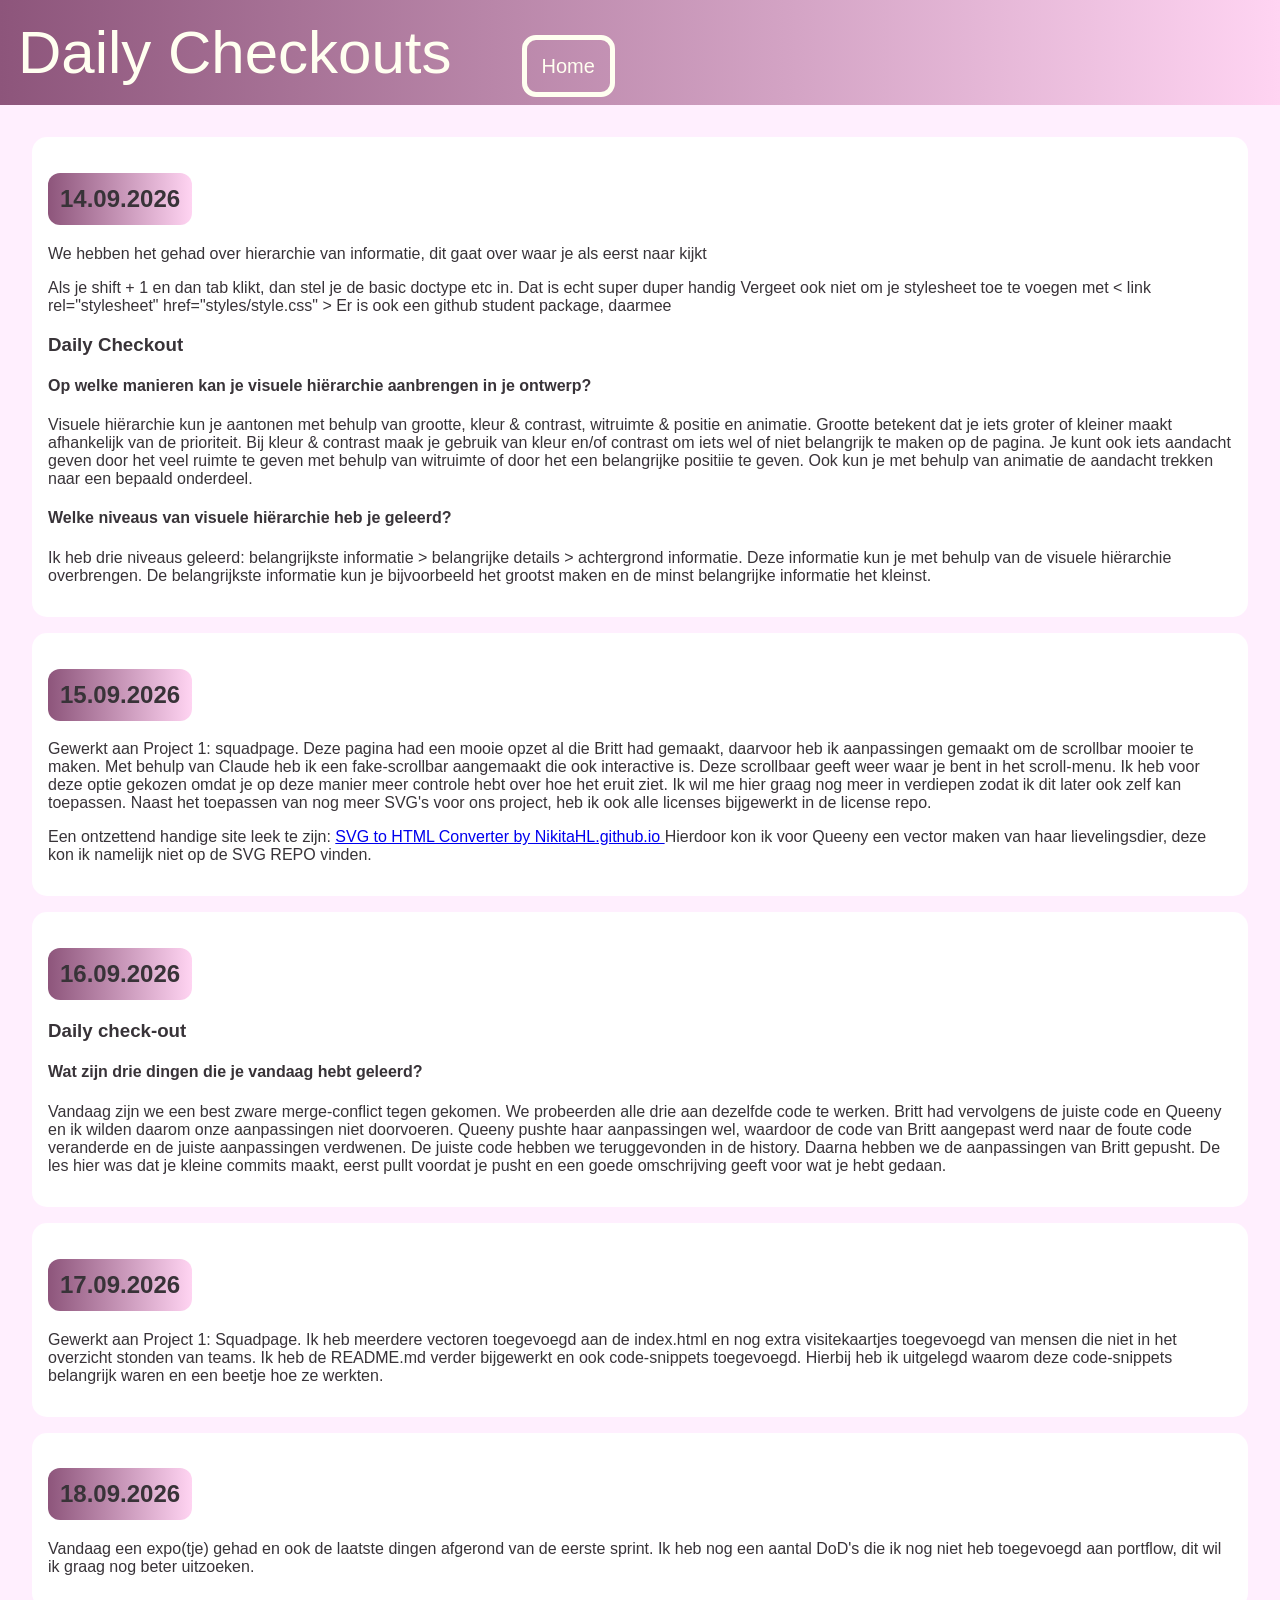
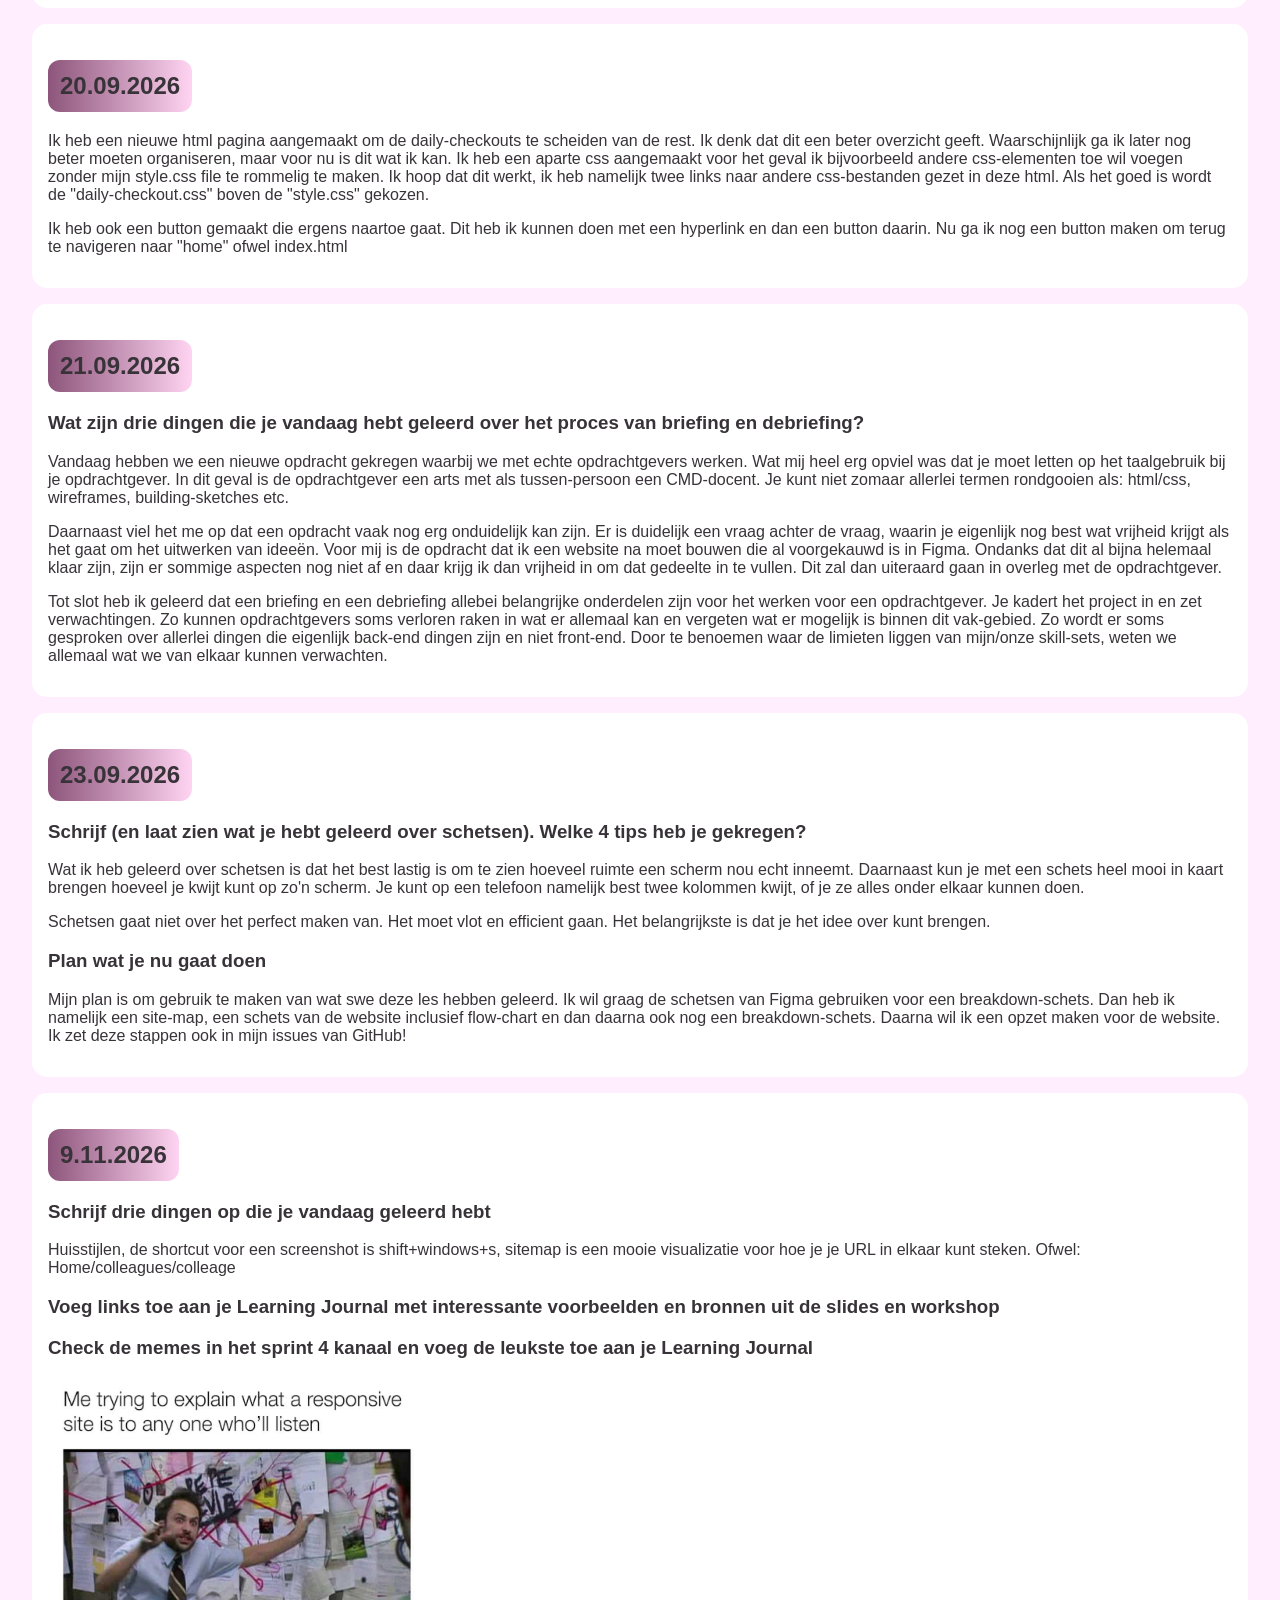
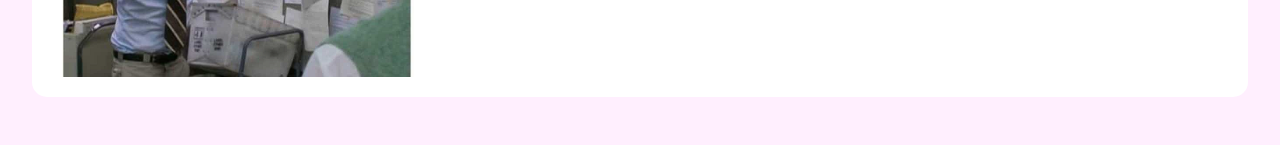
==== commit 697fda73: "daily checkout 9/11/2026" ====
--- a/daily-checkout.html
+++ b/daily-checkout.html
@@ -104,7 +104,7 @@
     </article>
     <article class="journal-day">
         <h2>23.09.2026</h2>
-        <h3>Schrijf (en laat zien wat je hebt geleerd over schetsen. Welke 4 tips heb je gekregen?</h3>
+        <h3>Schrijf (en laat zien wat je hebt geleerd over schetsen). Welke 4 tips heb je gekregen?</h3>
         <p>Wat ik heb geleerd over schetsen is dat het best lastig is om te zien hoeveel ruimte een scherm nou echt inneemt. Daarnaast kun je met een schets heel mooi in kaart brengen hoeveel je kwijt kunt op zo'n scherm. Je kunt op een telefoon namelijk best twee kolommen kwijt, of je ze alles onder elkaar kunnen doen.</p>
         <p>Schetsen gaat niet over het perfect maken van. Het moet vlot en efficient gaan. Het belangrijkste is dat je het idee over kunt brengen.</p>
         
@@ -113,6 +113,20 @@
             Mijn plan is om gebruik te maken van wat swe deze les hebben geleerd. Ik wil graag de schetsen van Figma gebruiken voor een breakdown-schets. Dan heb ik namelijk een site-map, een schets van de website inclusief flow-chart en dan daarna ook nog een breakdown-schets. Daarna wil ik een opzet maken voor de website. Ik zet deze stappen ook in mijn issues van GitHub!
         </p>
     </article>
+    <article class="journal-day">
+        <h2>9.11.2026</h2>
+        <h3>Schrijf drie dingen op die je vandaag geleerd hebt</h3>
+        <p>
+        Huisstijlen, de shortcut voor een screenshot is shift+windows+s, sitemap is een mooie visualizatie voor hoe je je URL in elkaar kunt steken.
+        Ofwel: Home/colleagues/colleage    
+        </p>
+        <h3>Voeg links toe aan je Learning Journal met interessante voorbeelden en bronnen uit de slides en workshop</h3>
+        <p>
+        
+        </p>
+        <h3>Check de memes in het sprint 4 kanaal en voeg de leukste toe aan je Learning Journal</h3>
+        <img src="assets/meme.png" height="300px">
+    </article>
 
 </main> 
 </body>
--- a/styles/daily-checkout.css
+++ b/styles/daily-checkout.css
@@ -1,3 +1,6 @@
+main {
+    padding: 2em;
+}
 .journal-day {
     border-radius: 15px;
     background-color: white;
--- a/styles/style.css
+++ b/styles/style.css
@@ -43,6 +43,8 @@
         border-color: ivory;
         border-radius: 14px;
         text-decoration: none;
+        text-wrap: nowrap;
+        margin: .5em;
     }
     a:hover {
         background-color: rgba(255, 214, 227, 0.479);
@@ -53,12 +55,5 @@
     }
 }
 
-main {
-    margin-top: 1em;
-    width:80%;
-    padding-left: 20px;
-    padding-right: 20px;
-}
 
 
-
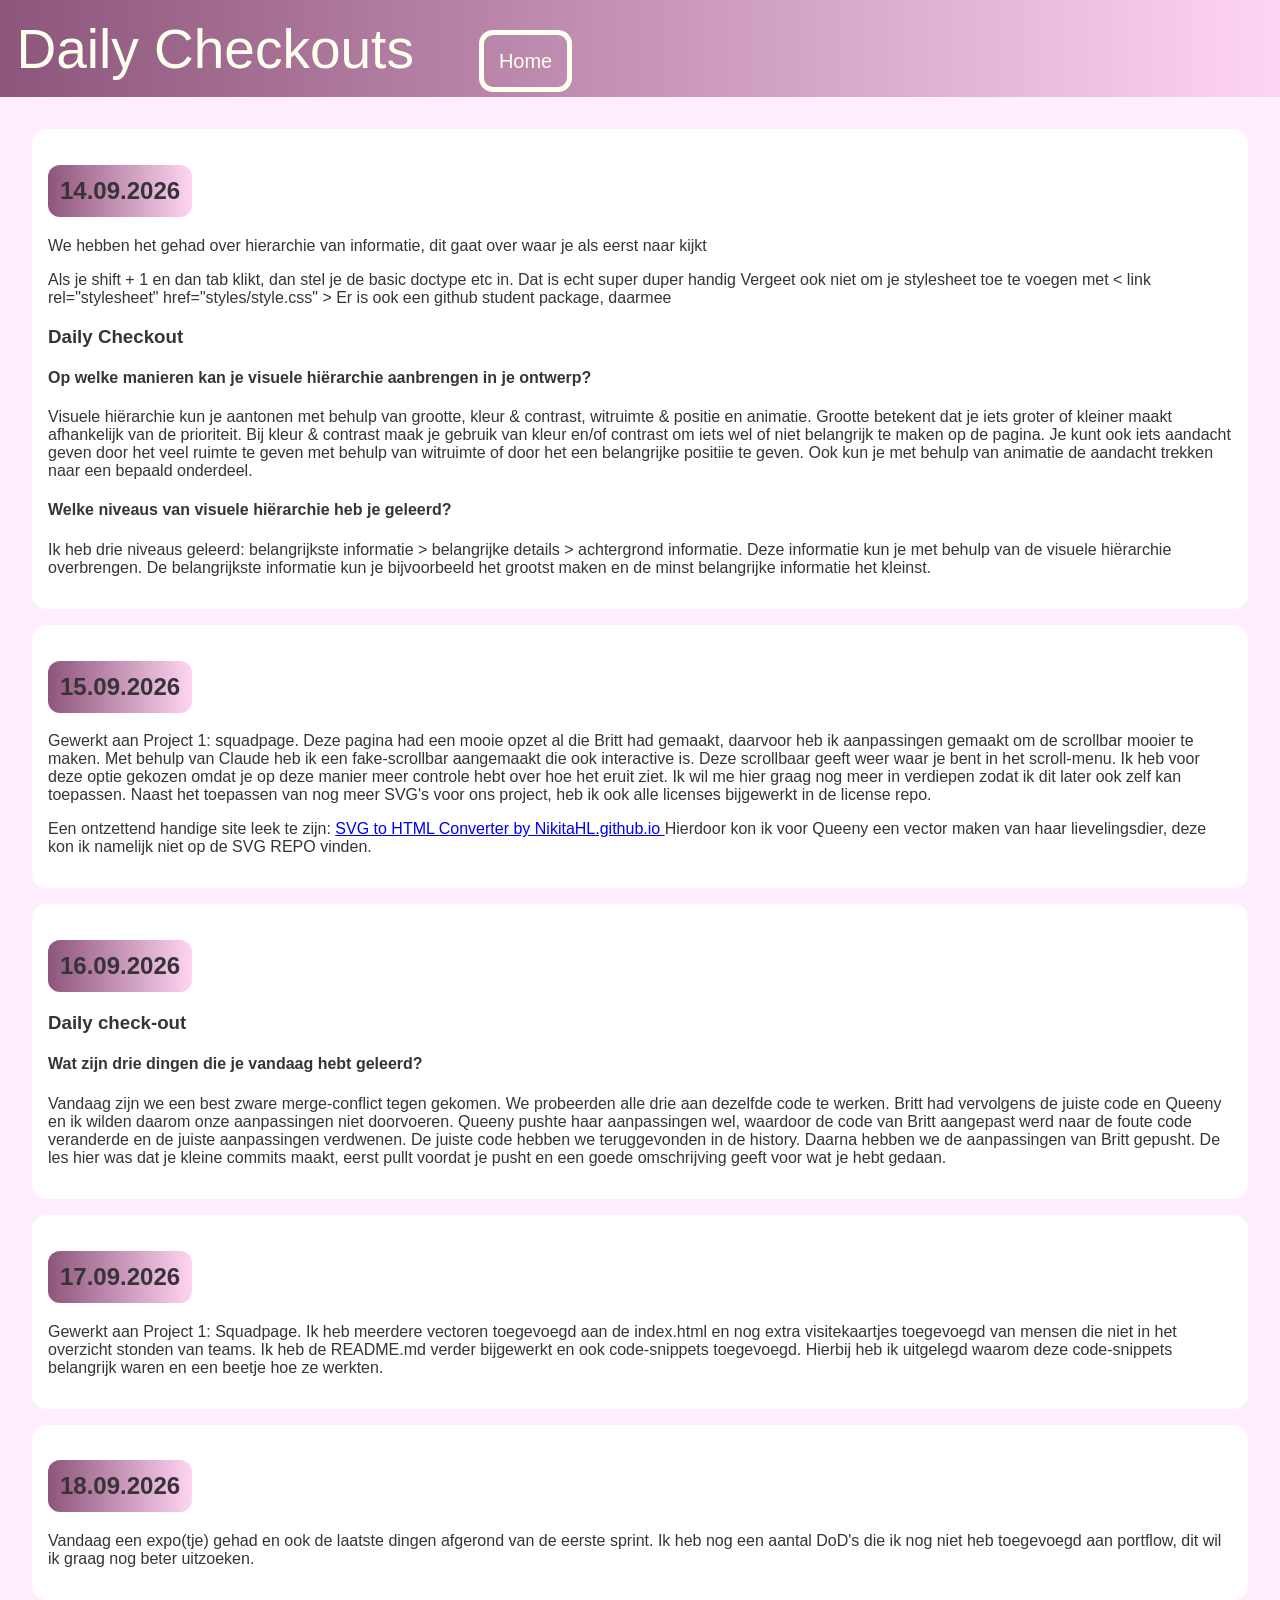
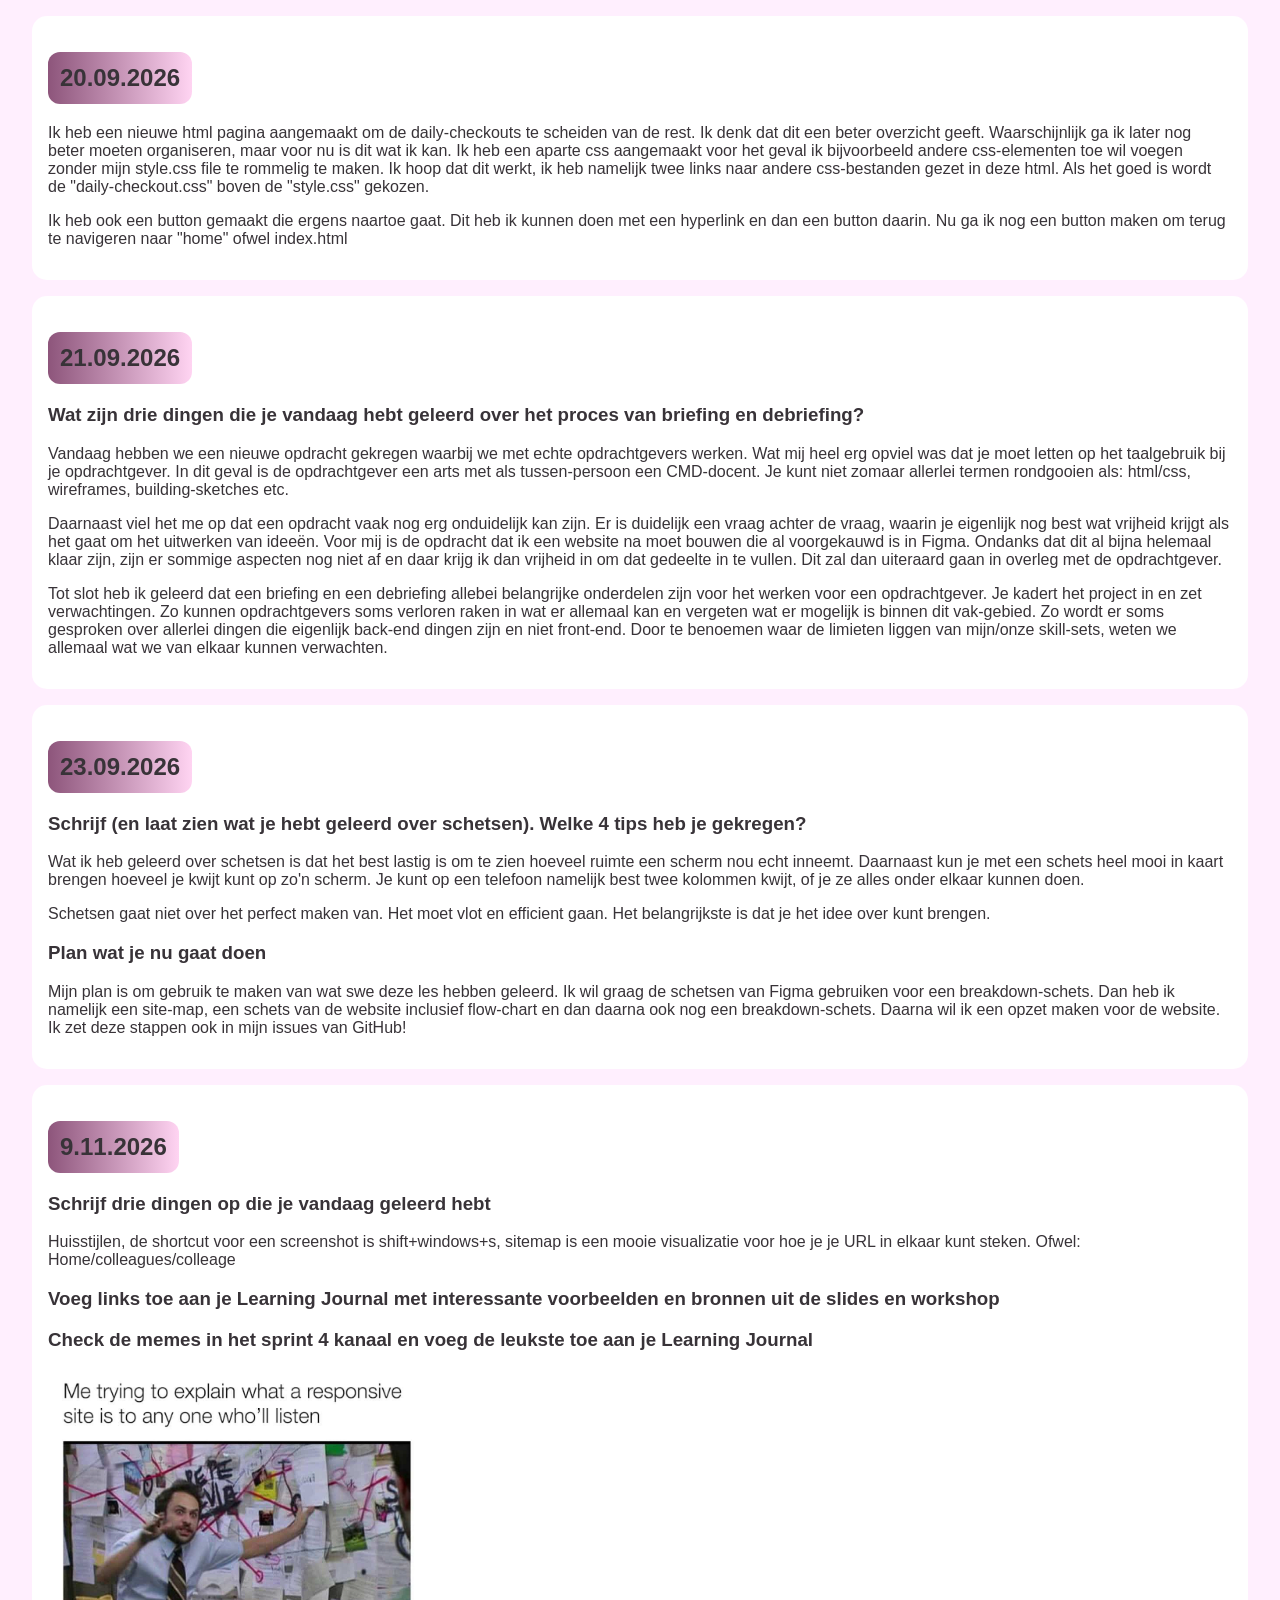
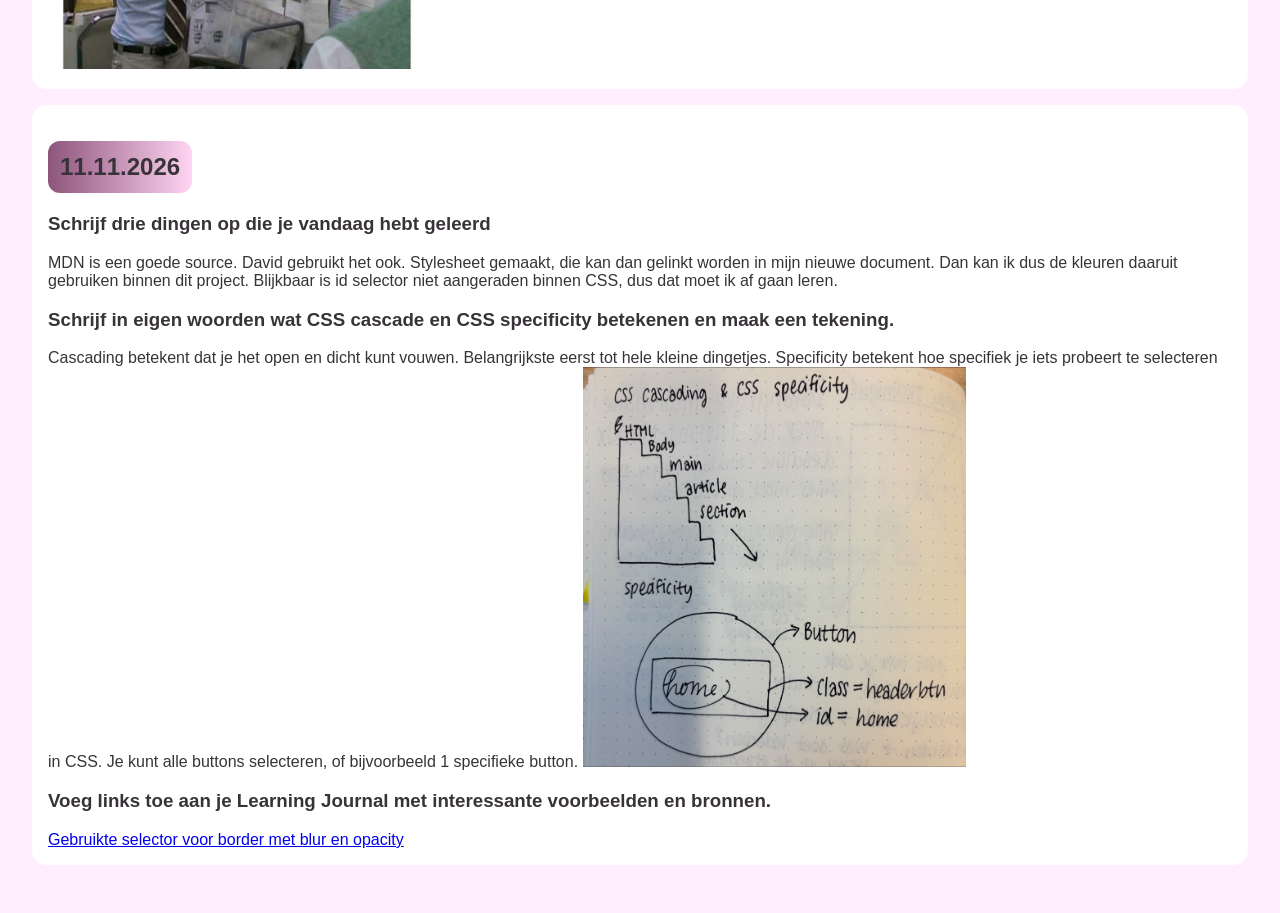
==== commit d0ab0ceb: "checkout 11.11.2026" ====
--- a/daily-checkout.html
+++ b/daily-checkout.html
@@ -127,6 +127,23 @@
         <h3>Check de memes in het sprint 4 kanaal en voeg de leukste toe aan je Learning Journal</h3>
         <img src="assets/meme.png" height="300px">
     </article>
+    <article class="journal-day">
+        <h2>11.11.2026</h2>
+            <h3>Schrijf drie dingen op die je vandaag hebt geleerd</h3>
+            <p>
+            MDN is een goede source. David gebruikt het ook. Stylesheet gemaakt, die kan dan gelinkt worden in mijn nieuwe document. Dan kan ik dus de kleuren daaruit gebruiken binnen dit project.
+            Blijkbaar is id selector niet aangeraden binnen CSS, dus dat moet ik af gaan leren. 
+            </p>
+            <h3>Schrijf in eigen woorden wat CSS cascade en CSS specificity betekenen en maak een tekening.</h3>
+            <p>
+                Cascading betekent dat je het open en dicht kunt vouwen. Belangrijkste eerst tot hele kleine dingetjes. Specificity betekent hoe specifiek je iets probeert te selecteren in CSS. Je kunt alle buttons selecteren, of bijvoorbeeld 1 specifieke button.
+                <img src="assets/csscascade.jpeg" height="400px">
+            </p>
+            <h3>Voeg links toe aan je Learning Journal met interessante voorbeelden en bronnen.</h3>
+            <a href="https://developer.mozilla.org/en-US/docs/Web/CSS/Reference/Values/color_value/alpha">
+                Gebruikte selector voor border met blur en opacity
+            </a>
+    </article>
 
 </main> 
 </body>
--- a/styles/style.css
+++ b/styles/style.css
@@ -24,9 +24,10 @@
     flex-direction: row;
     padding: .3em;
     gap: 1em;
+    max-height: 5em;
     
     color: ivory;
-    font-size: 60px;
+    font-size: 55px;
     background-image: linear-gradient(to left, var(--lightpink),var(--darkpink));
     
 }
